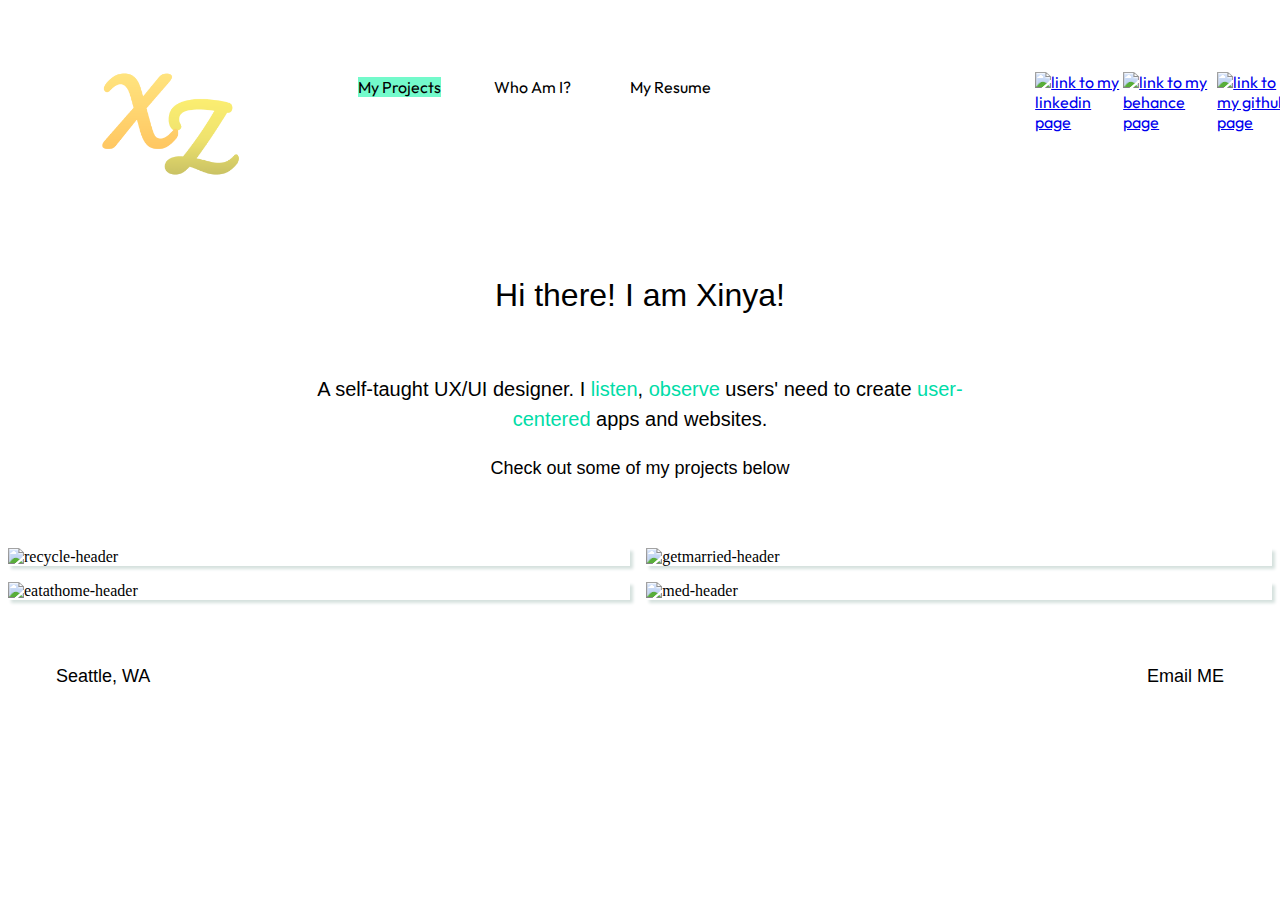
==== index.html @ 19b6a5dd "Dec16-first" ====
<!DOCTYPE html>
<html lang="en">
<head>
    <meta charset="UTF-8">
    <meta name="viewport" content="width=device-width, initial-scale=1.0">
    <meta http-equiv="X-UA-Compatible" content="ie=edge">
    <title>Welcome to Xinya Zhao's Portfolio</title>
    <link rel="stylesheet" href="css/homepage.css">
    <link href="https://fonts.googleapis.com/css2?family=Material+Icons"rel="stylesheet">

</head>
<body>
    <div class="nav-container" style="font-family: 'Outfit', sans-serif;">
        <header>
            <a href="index.html" class="logo">
                <img src="images/LOGO.png" alt="myname logo">
            </a>
            <nav class="categories">
                <ul>
                    <li>
                        <a href="index.html"><span style="background-color: #73facb;">My Projects</span></a>
                    </li>
                    <li>
                        <a href="about.html">Who Am I?</a>
                    </li>
                    <div class="dropdown">
                        <span><a href="index.html">My Resume</a></span>
                        <div class="dropdown-content">
                            <a href="https://docs.google.com/document/d/1zWahyIBO9JA_D4BKlgfIiZfJDkA0WR0FdhoaKKi-N2w/edit?usp=sharing"><p>View Online</p></a>
                            <a href="XinyaZhao-Resume.pdf" download><p>Download</p></a>
                        </div>
                    </div>
                </ul>
            </nav>
        </header>
        <div class="social-header">
            <ul>
                <li>
                    <a href="https://www.linkedin.com/in/xinyazhao31/">
                        <img src="images/linkedin_icon.png" alt="link to my linkedin page">
                    </a>
                </li>
                <li>
                    <a href="https://www.behance.net/xinyazhao">
                        <img src="images/behance_icon.png" alt="link to my behance page">
                    </a>
                </li>
                <li>
                    <a href="https://github.com/sabrina0331">
                        <img src="images/github_icon.png" alt="link to my github page">
                    </a>
                </li>
            </ul>
        </div>
    </div>
    <div class="main-context">
        <p>Hi there! I am Xinya! </p>
        <div id="intro">
            <p style="font-size: 20px;">A self-taught UX/UI designer. I <span style="color:#00DCA7;">listen</span>, <span style="color:#00DCA7;">observe</span> users' need to create <span style="color:#00DCA7;">user-centered</span> apps and websites.
            <p style="font-size: 18px; margin-top: -50px;">Check out some of my projects below</p></p>
        </div>
    </div>
    <div class="projects">
        <div class="header-detail">
            <img src="images/project-recycle/recycle-header.png" alt="recycle-header" class="image">
            <div class="overlay">
                <div class="text">
                    <p><h3>WasteFree</h3> an app that helps people to recycle better</p>
                    <a href="wastefree.html"> <button class="button"><h4>View Case Study</h4></button></a>
                </div>
            </div>
        </div>
        <div class="header-detail-getmarried">
        <img src="images/Weddingapp/getmarried-header.png" alt="getmarried-header" class="image">
            <div class="overlay-getmarried">
                <div class="text-getmarried">
                    <p><h3>Getmarried</h3> an app that helps people to buy traditional wedding dress online</p>
                    <a href="getmarried.html"><button class="button"><h4>View Case Study</h4></button></a>
                </div>
            </div>
        </div> 
        <div class="header-detail-eatathome">
            <img src="images/eatathome-header.png" alt="eatathome-header" class="image">
            <div class="overlay-eatathome">
                <div class="text-eatathome">
                    <p><h3>EatatHome</h3> an app that helps travellers to book authentic meals cooked by local people</p>
                    <a href="Eatathome.html"><button class="button"><h4>View Case Study</h4></button></a>
                </div>
            </div>
        </div>
        <div class="header-detail-medengagement">
            <img src="images/med-header.png" alt="med-header" class="image">
            <div class="overlay-medengagement">
                <div class="text-medengagement">
                    <h3>Coming Soon..</h3>
                </div>
            </div>
        </div>
    </div>
    <div class="footer">
        <div class="location">
            <p>Seattle, WA</p>
        </div>
        <div class="contact">
            <a href = "mailto: sabrina20520@gmail.com"><p>Email ME</p></a>
        </div>
    </div>
</body>
</html>
---- css/homepage.css ----
@import url('https://fonts.googleapis.com/css2?family=Outfit&display=swap');
html {
    scroll-behavior: smooth;
}
/* header */
.nav-container {
    display: grid;
    grid-template-columns: 60% auto; 
}

header {
    display: flex;
    padding: 2em;
}

header ul{
    display: flex;
    list-style-type: none;
    padding-inline-start: 50px;
}
header ul a {
    display: block;
    padding: 1.3em ;
    margin-left: 10px;
    text-decoration: none;
    color: black;
    inline-size: 84px;
}

.logo img{
    width: 80%;
    margin-left: 2rem;
}

.categories a:hover{
    background-color: #73facb;
}

.social-header {
    padding: 2em;
}
.social-header ul a {
    padding: 0 1em;
}
.social-header img {
    width: 20px;
}
.social-header ul {
    float: right;
    display: flex;
    list-style-type: none;
    margin-block-start: 2em;
    width: 50%;
}

/* main context */
.main-context p{
    font-family: Verdana, sans-serif;
    text-align: center;
    font-size: 2rem;
    margin-bottom: 3rem;
}
/* resume-dropdown */
.dropdown {
    position: relative;
    display: inline-block;
}
.dropdown-content {
    display: none;
    position: absolute;
    background-color: white;
    min-width: 120px;
    
}
.dropdown:hover .dropdown-content {
    display: block;
}
.button {
    font-family: Verdana, sans-serif;
    text-align: center;
    background-color: #e7e7e7;
    border: none; 
    cursor: pointer;
}
/* main-content-context */

#intro p{
    font-size: 1rem;
    padding: 0.6em;
    margin-left: auto;
    margin-right: auto;
    width: 35em;
    font-family: Verdana, sans-serif;
    line-height: 1.5;
}

/* projects */
.projects {
    width: 100%;
    display: grid;
    grid-template-columns: auto auto;
    grid-column-gap: 1rem;
    margin-left: auto;
    margin-right: auto;
    margin-top: -60px;
}
.header-detail {
    position: relative;
    width: 100%;
}
.image {
    display: block;
    width: 100%;
    height: auto;
    box-shadow:  3px 3px 3px rgb(214, 225, 222);
}
.overlay {
    position: absolute;
    top: 0;
    bottom: 0;
    left:0;
    right: 0;
    height:100%;
    width: 100%;
    opacity: 0;
    transition:  .1s ease-in-out;
    background-color: #6CC494;
}
.header-detail:hover .overlay {
    opacity: 1;
    cursor: pointer;
}
.text {
    font-family:'Gill Sans', 'Gill Sans MT', Calibri, 'Trebuchet MS', sans-serif;
    font-size: 20px;
    position: absolute;
    top: 30%;
    bottom: 40%;
    left:0;
    right: 0;
    text-align: center;
}
.text a {
    text-decoration: none;
    color: #2B2F29;
}
.header-detail-getmarried {
    position: relative;
    width: 100%;
}
.overlay-getmarried {
    position: absolute;
    top: 0;
    bottom: 0;
    left:0;
    right: 0;
    height:100%;
    width: 100%;
    opacity: 0;
    transition:  .1s ease-in-out;
    background-color: #C29FF2;
}
.header-detail-getmarried:hover .overlay-getmarried {
    opacity: 1;
    cursor: pointer;
    
}
.text-getmarried {
    width: 80%;
    font-family:'Gill Sans', 'Gill Sans MT', Calibri, 'Trebuchet MS', sans-serif;
    font-size: 20px;
    position: absolute;
    top: 25%;
    bottom: 40%;
    left:0;
    right: 0;
    text-align: center;
    margin-left: auto;
    margin-right: auto;
    
}
.text-getmarried a{
    width: 80%;
    word-wrap: break-word;
    text-align: center;
    margin-left: auto;
    margin-right: auto;
    text-decoration: none;
    color: #2B2F29;
}
.header-detail-eatathome {
    position: relative;
    width: 100%;
    margin-top: 1rem;

}
.overlay-eatathome {
    position: absolute;
    top: 0;
    bottom: 0;
    left:0;
    right: 0;
    height:100%;
    width: 100%;
    opacity: 0;
    transition:  .1s ease-in-out;
    background-color: #A8B2C6;
}
.header-detail-eatathome:hover .overlay-eatathome {
    opacity: 1;
    cursor: pointer;
}
.text-eatathome {
    width: 80%;
    font-family:'Gill Sans', 'Gill Sans MT', Calibri, 'Trebuchet MS', sans-serif;
    font-size: 20px;
    position: absolute;
    top: 28%;
    bottom: 40%;
    left:0;
    right: 0;
    text-align: center;
    margin-left: auto;
    margin-right: auto;
}
.text-eatathome p{
    width: 70%;
    word-wrap: break-word;
    text-align: center;
}
.text-eatathome a {
    width: 80%;
    word-wrap: break-word;
    text-align: center;
    margin-left: auto;
    margin-right: auto;
    text-decoration: none;
    color: #2B2F29;
}
.header-detail-medengagement {
    position: relative;
    width: 100%;
    margin-top: 1rem;
 
}
.overlay-medengagement {
    position: absolute;
    top: 0;
    bottom: 0;
    left:0;
    right: 0;
    height:100%;
    width: 100%;
    opacity: 0;
    transition:  .1s ease-in-out;
    background-color: #8CDDE1;
}
.header-detail-medengagement:hover .overlay-medengagement {
    opacity: 1;
    cursor: pointer;
}
.text-medengagement {
    font-family:'Gill Sans', 'Gill Sans MT', Calibri, 'Trebuchet MS', sans-serif;
    color: #2B2F29;
    font-size: 20px;
    position: absolute;
    top: 40%;
    bottom: 40%;
    left:0;
    right: 0;
    text-align: center;
    margin-left: auto;
    margin-right: auto;
}
.text-medengagement p{
    width: 70%;
    word-wrap: break-word;
    text-align: center;
    margin-left: auto;
    margin-right: auto;
}


/* footer */
.footer {
    display: flex;
    grid-template-columns: 80% auto;
    justify-content: space-between;
    padding: 3em;
}
.footer p {
    color: black;
    font-size: 18px;
    font-family: Verdana, sans-serif;
}
.contact a {
    text-decoration: none;
}
.contact p:hover {
    background-color: #73facb;
}
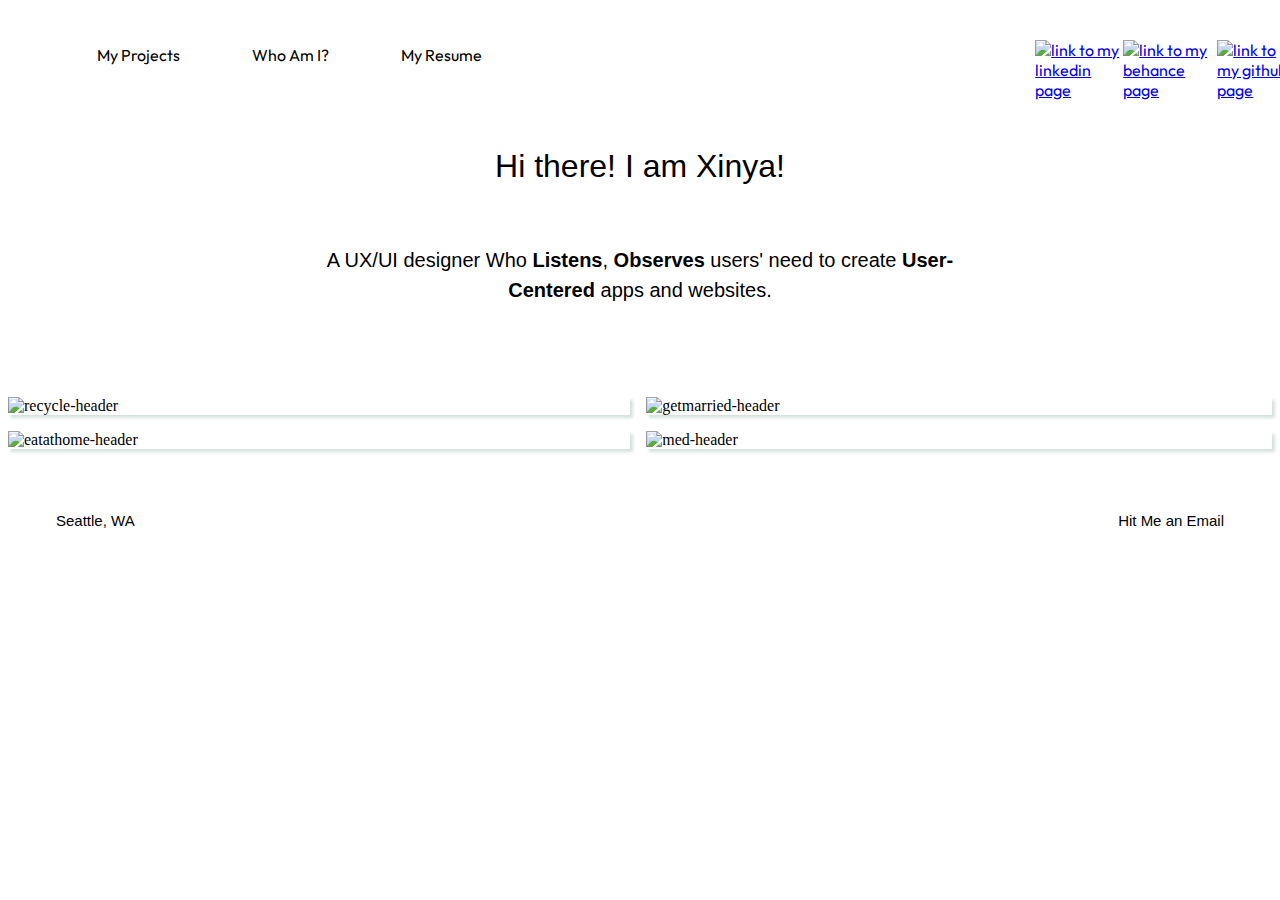
==== commit 579007ce: "Dec17-second" ====
--- a/index.html
+++ b/index.html
@@ -12,19 +12,19 @@
 <body>
     <div class="nav-container" style="font-family: 'Outfit', sans-serif;">
         <header>
-            <a href="index.html" class="logo">
+            <!-- <a href="index.html" class="logo">
                 <img src="images/LOGO.png" alt="myname logo">
-            </a>
+            </a> -->
             <nav class="categories">
                 <ul>
                     <li>
-                        <a href="index.html"><span style="background-color: #73facb;">My Projects</span></a>
+                        <a href="index.html">My Projects</a>
                     </li>
                     <li>
-                        <a href="about.html">Who Am I?</a>
+                        <a href="about.html" >Who Am I?</a>
                     </li>
                     <div class="dropdown">
-                        <span><a href="index.html">My Resume</a></span>
+                        <span><a action="disabled">My Resume</a></span>
                         <div class="dropdown-content">
                             <a href="https://docs.google.com/document/d/1zWahyIBO9JA_D4BKlgfIiZfJDkA0WR0FdhoaKKi-N2w/edit?usp=sharing"><p>View Online</p></a>
                             <a href="XinyaZhao-Resume.pdf" download><p>Download</p></a>
@@ -56,8 +56,8 @@
     <div class="main-context">
         <p>Hi there! I am Xinya! </p>
         <div id="intro">
-            <p style="font-size: 20px;">A self-taught UX/UI designer. I <span style="color:#00DCA7;">listen</span>, <span style="color:#00DCA7;">observe</span> users' need to create <span style="color:#00DCA7;">user-centered</span> apps and websites.
-            <p style="font-size: 18px; margin-top: -50px;">Check out some of my projects below</p></p>
+            <p style="font-size: 20px;">A UX/UI designer Who <span style="font-weight:900;">Listens</span>, <span style="font-weight:900;">Observes</span> users' need to create <span style="font-weight:900;">User-Centered</span> apps and websites.
+
         </div>
     </div>
     <div class="projects">
@@ -65,7 +65,8 @@
             <img src="images/project-recycle/recycle-header.png" alt="recycle-header" class="image">
             <div class="overlay">
                 <div class="text">
-                    <p><h3>WasteFree</h3> an app that helps people to recycle better</p>
+                    <p><h3>WasteFree</h3> An app that helps people to recycle better</p>
+                    <p style='font-size: 15px; font-weight: bold;'>*Conceptual Project</p>
                     <a href="wastefree.html"> <button class="button"><h4>View Case Study</h4></button></a>
                 </div>
             </div>
@@ -74,7 +75,8 @@
         <img src="images/Weddingapp/getmarried-header.png" alt="getmarried-header" class="image">
             <div class="overlay-getmarried">
                 <div class="text-getmarried">
-                    <p><h3>Getmarried</h3> an app that helps people to buy traditional wedding dress online</p>
+                    <p><h3>Getmarried</h3> An app that helps people to buy traditional wedding dress online</p>
+                    <p style="font-size: 15px; font-weight: bold;">*Conceptual Project</p>
                     <a href="getmarried.html"><button class="button"><h4>View Case Study</h4></button></a>
                 </div>
             </div>
@@ -83,7 +85,8 @@
             <img src="images/eatathome-header.png" alt="eatathome-header" class="image">
             <div class="overlay-eatathome">
                 <div class="text-eatathome">
-                    <p><h3>EatatHome</h3> an app that helps travellers to book authentic meals cooked by local people</p>
+                    <p><h3>EatatHome</h3> An app that helps travellers to book authentic meals cooked by local people</p>
+                    <p style="font-size: 15px; font-weight: bold;">*Conceptual Project</p>
                     <a href="Eatathome.html"><button class="button"><h4>View Case Study</h4></button></a>
                 </div>
             </div>
@@ -102,7 +105,7 @@
             <p>Seattle, WA</p>
         </div>
         <div class="contact">
-            <a href = "mailto: sabrina20520@gmail.com"><p>Email ME</p></a>
+            <a href = "mailto: sabrina20520@gmail.com"><p>Hit Me an Email</p></a>
         </div>
     </div>
 </body>
--- a/css/homepage.css
+++ b/css/homepage.css
@@ -7,10 +7,14 @@
     display: grid;
     grid-template-columns: 60% auto; 
 }
-
+/* header p{
+    font-family: 'Gill Sans', 'Gill Sans MT', Calibri, 'Trebuchet MS', sans-serif;
+    font-size: 40px;
+} */
 header {
     display: flex;
-    padding: 2em;
+    /* padding: 1em; */
+ 
 }
 
 header ul{
@@ -28,17 +32,24 @@
 }
 
 .logo img{
-    width: 80%;
+    width: 50%;
     margin-left: 2rem;
 }
-
+.categories a {
+    text-align:center;
+    width: 100px;
+    height: 20px;
+}
 .categories a:hover{
     background-color: #73facb;
-}
-
-.social-header {
-    padding: 2em;
-}
+    width: 100px;
+    height: 20px;
+    text-align: center;
+}
+
+ /* .social-header {
+ padding: 2em;
+}  */
 .social-header ul a {
     padding: 0 1em;
 }
@@ -54,27 +65,39 @@
 }
 
 /* main context */
+.main-context {
+    margin-top: 3rem auto;
+    text-align: center;
+}
 .main-context p{
     font-family: Verdana, sans-serif;
-    text-align: center;
     font-size: 2rem;
     margin-bottom: 3rem;
 }
 /* resume-dropdown */
 .dropdown {
-    position: relative;
-    display: inline-block;
+    /* position: relative; */
+    display: block;
 }
 .dropdown-content {
     display: none;
     position: absolute;
     background-color: white;
-    min-width: 120px;
-    
+    text-align: center;
+}
+.dropdown-content p a{
+    width: 100px;
+    height: 30px;
+    text-align: center;
 }
 .dropdown:hover .dropdown-content {
     display: block;
-}
+    position: absolute;
+    width: 100px;
+    height: 30px;
+    text-align: center;
+}
+
 .button {
     font-family: Verdana, sans-serif;
     text-align: center;
@@ -92,6 +115,7 @@
     width: 35em;
     font-family: Verdana, sans-serif;
     line-height: 1.5;
+    margin-bottom: 5rem;
 }
 
 /* projects */
@@ -102,7 +126,7 @@
     grid-column-gap: 1rem;
     margin-left: auto;
     margin-right: auto;
-    margin-top: -60px;
+    margin-top: 5rem;
 }
 .header-detail {
     position: relative;
@@ -124,17 +148,18 @@
     width: 100%;
     opacity: 0;
     transition:  .1s ease-in-out;
-    background-color: #6CC494;
+    background-color: rgb(203, 232, 182);
 }
 .header-detail:hover .overlay {
     opacity: 1;
     cursor: pointer;
 }
 .text {
-    font-family:'Gill Sans', 'Gill Sans MT', Calibri, 'Trebuchet MS', sans-serif;
+    /* font-family:'Gill Sans', 'Gill Sans MT', Calibri, 'Trebuchet MS', sans-serif; */
+    font-family: 'Roboto', sans-serif;
     font-size: 20px;
     position: absolute;
-    top: 30%;
+    top: 25%;
     bottom: 40%;
     left:0;
     right: 0;
@@ -143,6 +168,9 @@
 .text a {
     text-decoration: none;
     color: #2B2F29;
+}
+.text button:hover {
+    background-color: #73facb;
 }
 .header-detail-getmarried {
     position: relative;
@@ -158,8 +186,9 @@
     width: 100%;
     opacity: 0;
     transition:  .1s ease-in-out;
-    background-color: #C29FF2;
-}
+    background-color: rgb(221, 197, 255);
+}
+
 .header-detail-getmarried:hover .overlay-getmarried {
     opacity: 1;
     cursor: pointer;
@@ -167,18 +196,21 @@
 }
 .text-getmarried {
     width: 80%;
-    font-family:'Gill Sans', 'Gill Sans MT', Calibri, 'Trebuchet MS', sans-serif;
+    font-family: 'Roboto', sans-serif;
     font-size: 20px;
     position: absolute;
-    top: 25%;
+    top: 20%;
     bottom: 40%;
     left:0;
     right: 0;
     text-align: center;
     margin-left: auto;
     margin-right: auto;
-    
-}
+}
+.text-getmarried button:hover {
+    background-color: #73facb;
+}
+
 .text-getmarried a{
     width: 80%;
     word-wrap: break-word;
@@ -203,19 +235,21 @@
     height:100%;
     width: 100%;
     opacity: 0;
+    text-align: center;
     transition:  .1s ease-in-out;
     background-color: #A8B2C6;
 }
 .header-detail-eatathome:hover .overlay-eatathome {
     opacity: 1;
     cursor: pointer;
+    
 }
 .text-eatathome {
     width: 80%;
-    font-family:'Gill Sans', 'Gill Sans MT', Calibri, 'Trebuchet MS', sans-serif;
+    font-family: 'Roboto', sans-serif;
     font-size: 20px;
     position: absolute;
-    top: 28%;
+    top: 20%;
     bottom: 40%;
     left:0;
     right: 0;
@@ -223,14 +257,14 @@
     margin-left: auto;
     margin-right: auto;
 }
-.text-eatathome p{
-    width: 70%;
-    word-wrap: break-word;
-    text-align: center;
-}
+.text-eatathome button:hover {
+    background-color: #73facb;
+}
+
+
 .text-eatathome a {
     width: 80%;
-    word-wrap: break-word;
+    /* word-wrap: break-word; */
     text-align: center;
     margin-left: auto;
     margin-right: auto;
@@ -260,7 +294,7 @@
     cursor: pointer;
 }
 .text-medengagement {
-    font-family:'Gill Sans', 'Gill Sans MT', Calibri, 'Trebuchet MS', sans-serif;
+    font-family: 'Roboto', sans-serif;
     color: #2B2F29;
     font-size: 20px;
     position: absolute;
@@ -290,7 +324,7 @@
 }
 .footer p {
     color: black;
-    font-size: 18px;
+    font-size: 15px;
     font-family: Verdana, sans-serif;
 }
 .contact a {
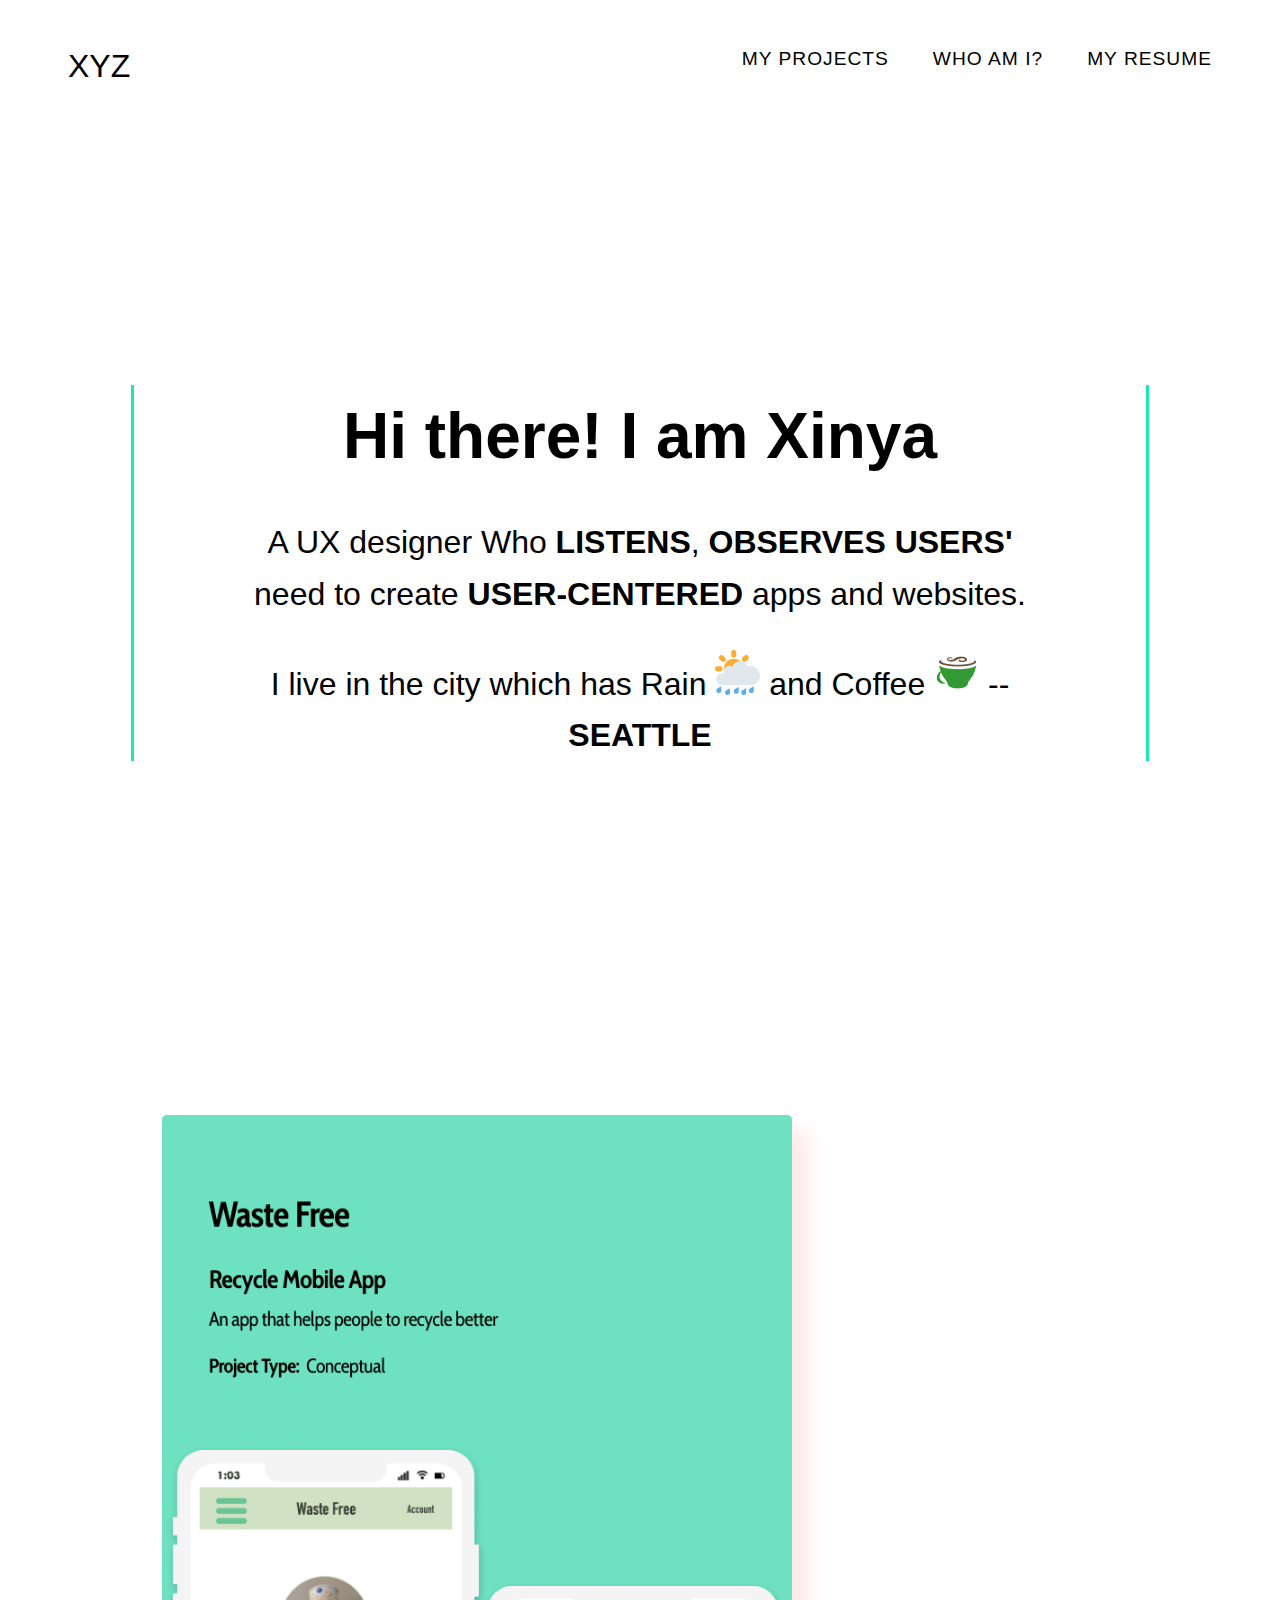
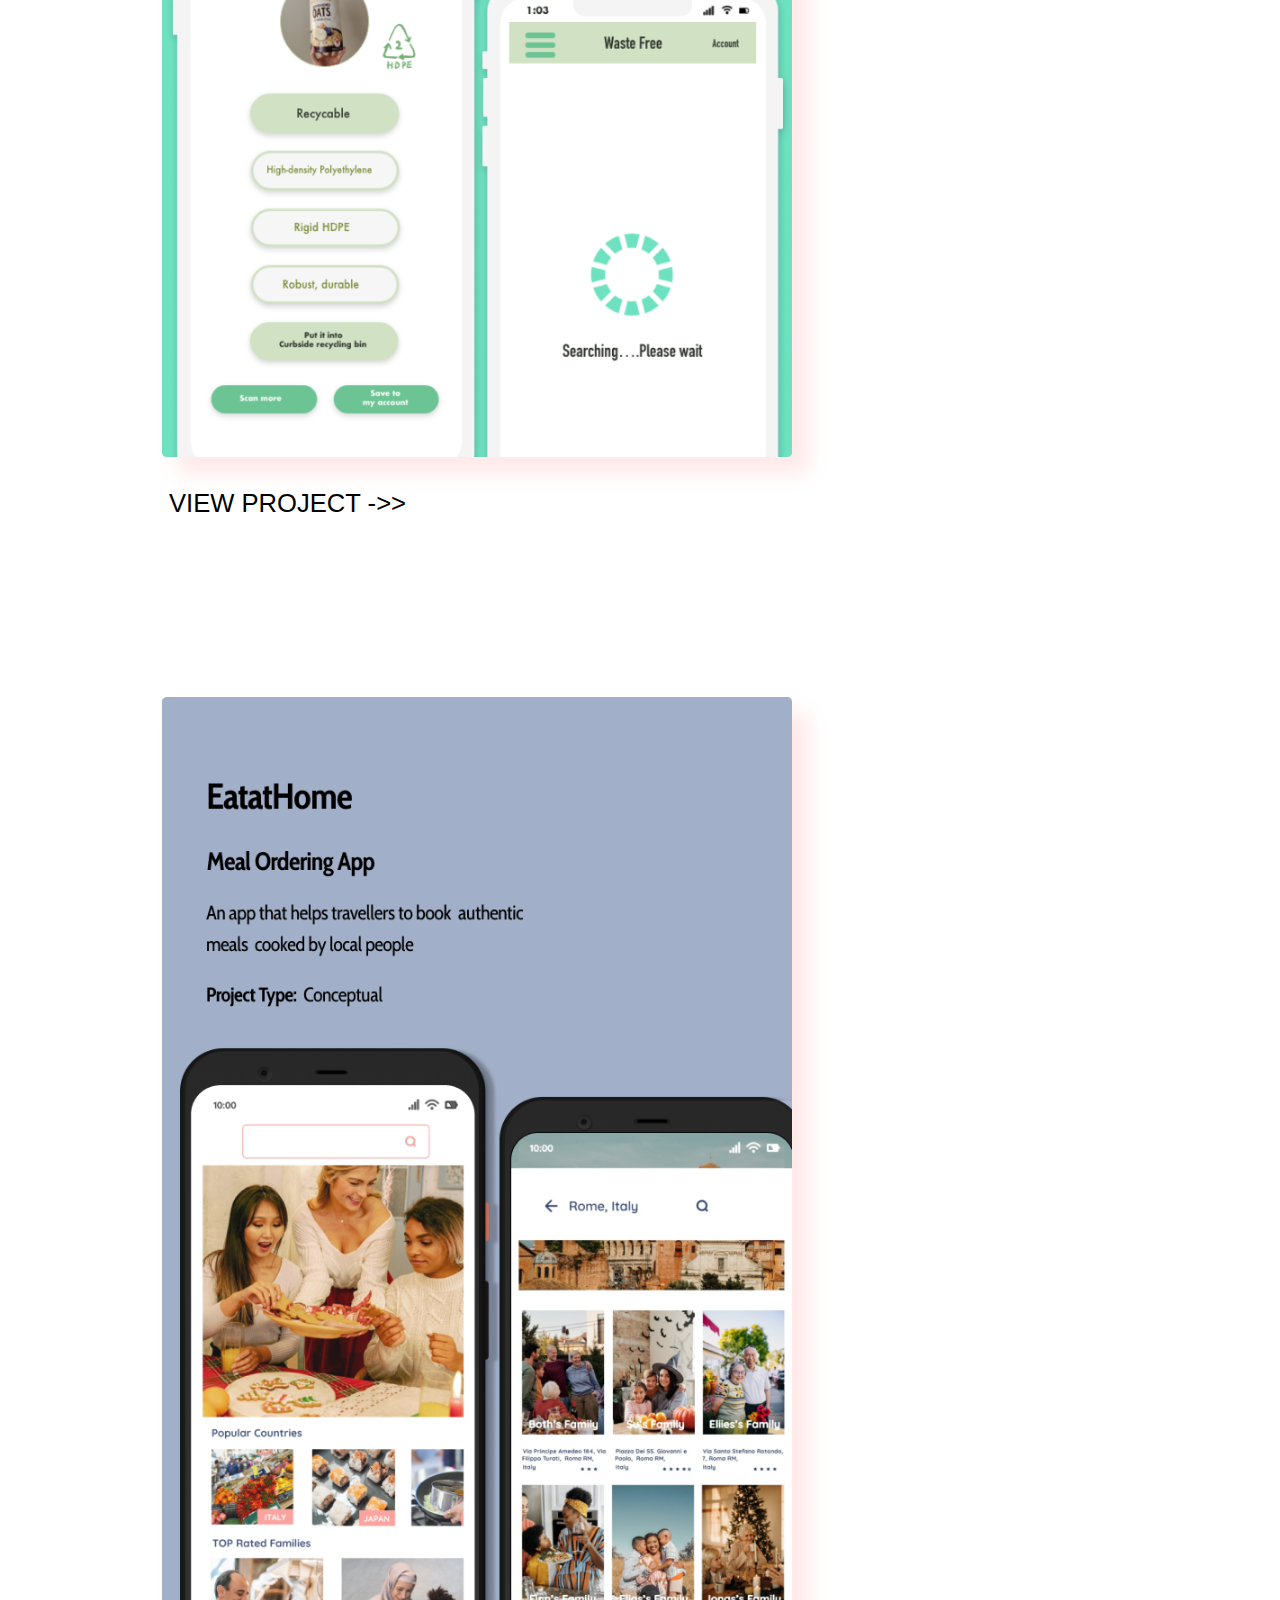
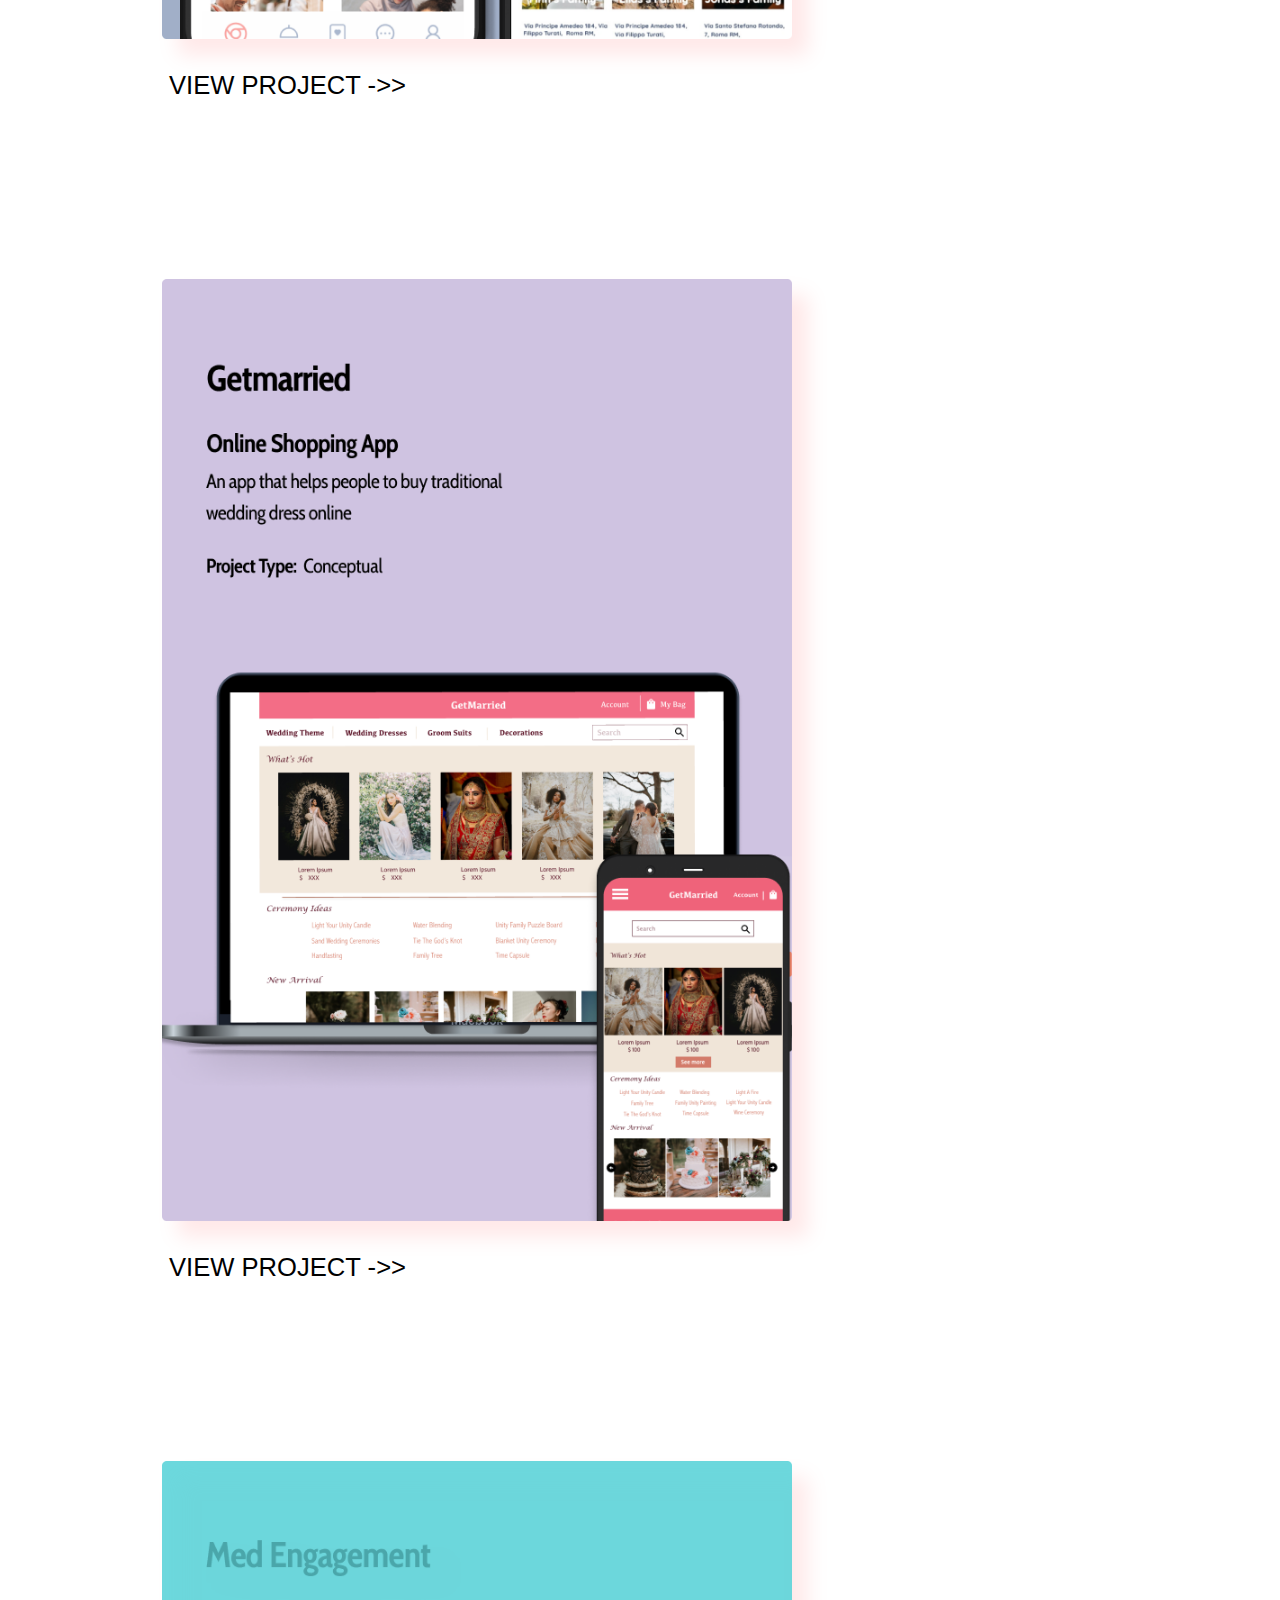
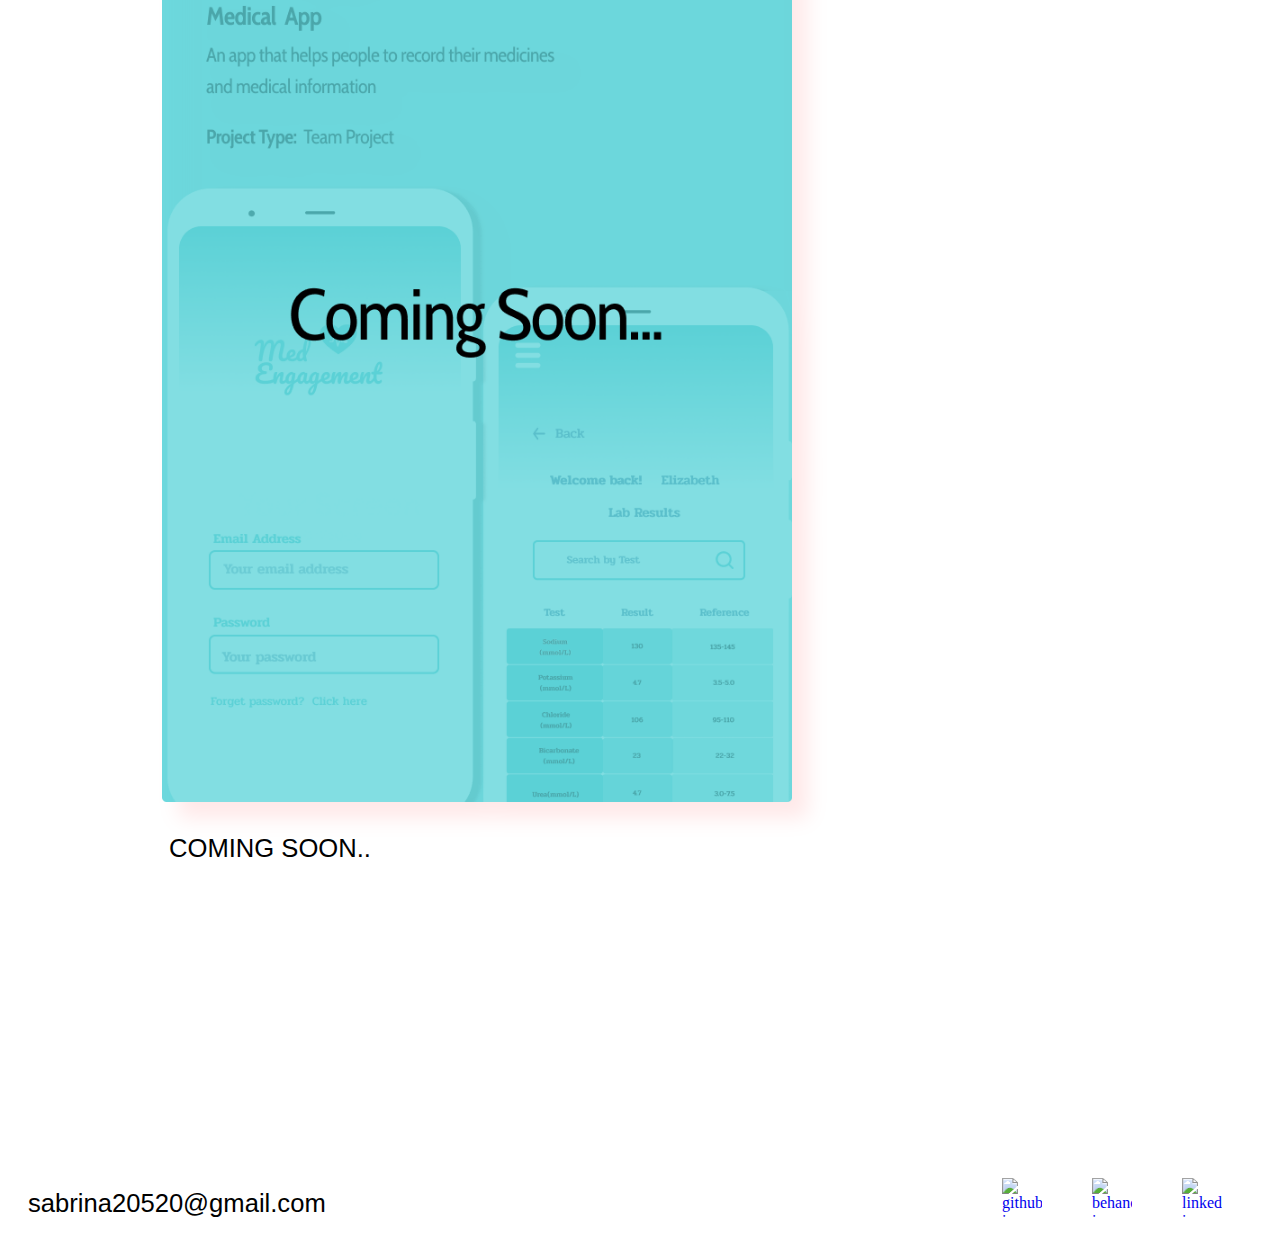
==== commit 480292d1: "Jan13First" ====
--- a/index.html
+++ b/index.html
@@ -4,109 +4,72 @@
     <meta charset="UTF-8">
     <meta name="viewport" content="width=device-width, initial-scale=1.0">
     <meta http-equiv="X-UA-Compatible" content="ie=edge">
-    <title>Welcome to Xinya Zhao's Portfolio</title>
     <link rel="stylesheet" href="css/homepage.css">
-    <link href="https://fonts.googleapis.com/css2?family=Material+Icons"rel="stylesheet">
-
+    <title>Homepage</title>
 </head>
 <body>
-    <div class="nav-container" style="font-family: 'Outfit', sans-serif;">
-        <header>
-            <!-- <a href="index.html" class="logo">
-                <img src="images/LOGO.png" alt="myname logo">
-            </a> -->
-            <nav class="categories">
-                <ul>
-                    <li>
-                        <a href="index.html">My Projects</a>
-                    </li>
-                    <li>
-                        <a href="about.html" >Who Am I?</a>
-                    </li>
-                    <div class="dropdown">
-                        <span><a action="disabled">My Resume</a></span>
-                        <div class="dropdown-content">
-                            <a href="https://docs.google.com/document/d/1zWahyIBO9JA_D4BKlgfIiZfJDkA0WR0FdhoaKKi-N2w/edit?usp=sharing"><p>View Online</p></a>
-                            <a href="XinyaZhao-Resume.pdf" download><p>Download</p></a>
-                        </div>
-                    </div>
-                </ul>
-            </nav>
-        </header>
-        <div class="social-header">
-            <ul>
-                <li>
-                    <a href="https://www.linkedin.com/in/xinyazhao31/">
-                        <img src="images/linkedin_icon.png" alt="link to my linkedin page">
-                    </a>
-                </li>
-                <li>
-                    <a href="https://www.behance.net/xinyazhao">
-                        <img src="images/behance_icon.png" alt="link to my behance page">
-                    </a>
-                </li>
-                <li>
-                    <a href="https://github.com/sabrina0331">
-                        <img src="images/github_icon.png" alt="link to my github page">
-                    </a>
-                </li>
-            </ul>
+    <div class="header">
+        <div class="logo">
+            <a href="practice.html">XYZ</a>
+        </div>
+        <div class="main-header">
+            <a href="practice.html">My Projects</a>
+            <a href="about.html">Who Am I?</a>
+            <a href="https://docs.google.com/document/d/1zWahyIBO9JA_D4BKlgfIiZfJDkA0WR0FdhoaKKi-N2w/edit?usp=sharing">My Resume</a>
         </div>
     </div>
-    <div class="main-context">
-        <p>Hi there! I am Xinya! </p>
-        <div id="intro">
-            <p style="font-size: 20px;">A UX/UI designer Who <span style="font-weight:900;">Listens</span>, <span style="font-weight:900;">Observes</span> users' need to create <span style="font-weight:900;">User-Centered</span> apps and websites.
-
-        </div>
+    <!-- <div class="nav">
+        <svg width="172" height="15" viewBox="0 0 172 24" fill="none" xmlns="http://www.w3.org/2000/svg">
+            <rect width="172" height="24" rx="10" fill="#1CE9B8"/>
+        </svg>
+        <svg width="242" height="15" viewBox="0 0 242 24" fill="none" xmlns="http://www.w3.org/2000/svg">
+            <rect width="242" height="24" rx="10" fill="#1CE9B8"/>
+        </svg>
+        <svg width="318" height="15" viewBox="0 0 318 24" fill="none" xmlns="http://www.w3.org/2000/svg">
+            <rect width="318" height="24" rx="10" fill="#1CE9B8"/>
+        </svg>
+        <svg width="172" height="15" viewBox="0 0 172 24" fill="none" xmlns="http://www.w3.org/2000/svg">
+            <rect width="172" height="24" rx="10" fill="#1CE9B8"/>
+        </svg>
+        <svg width="242" height="15" viewBox="0 0 242 24" fill="none" xmlns="http://www.w3.org/2000/svg">
+            <rect width="242" height="24" rx="10" fill="#1CE9B8"/>
+        </svg>
+        <svg width="318" height="15" viewBox="0 0 318 24" fill="none" xmlns="http://www.w3.org/2000/svg">
+            <rect width="318" height="24" rx="10" fill="#1CE9B8"/>
+        </svg>
+    </div> -->
+    <div class="intro">
+        <h1>Hi there! I am Xinya</h1>
+        <p>A UX designer Who <span>LISTENS</span>, <span>OBSERVES</span> <span>USERS'</span> need to create <span>USER-CENTERED</span> apps and websites.</p>
+        <p style="text-align: center;">I live in the city which has Rain <img src="images/rain.png" alt="rain"> and Coffee <img src="images/coffee.png" alt="coffee">  -- <span style="font-weight: 900;">SEATTLE</span></p>
     </div>
     <div class="projects">
-        <div class="header-detail">
-            <img src="images/project-recycle/recycle-header.png" alt="recycle-header" class="image">
-            <div class="overlay">
-                <div class="text">
-                    <p><h3>WasteFree</h3> An app that helps people to recycle better</p>
-                    <p style='font-size: 15px; font-weight: bold;'>*Conceptual Project</p>
-                    <a href="wastefree.html"> <button class="button"><h4>View Case Study</h4></button></a>
-                </div>
-            </div>
+        <div class="project">
+            <a href="wastefree.html"><img src="images/project1.png" alt="project1-sample"></a>
+            <a href="wastefree.html"><p>VIEW PROJECT ->></p></a>
         </div>
-        <div class="header-detail-getmarried">
-        <img src="images/Weddingapp/getmarried-header.png" alt="getmarried-header" class="image">
-            <div class="overlay-getmarried">
-                <div class="text-getmarried">
-                    <p><h3>Getmarried</h3> An app that helps people to buy traditional wedding dress online</p>
-                    <p style="font-size: 15px; font-weight: bold;">*Conceptual Project</p>
-                    <a href="getmarried.html"><button class="button"><h4>View Case Study</h4></button></a>
-                </div>
-            </div>
-        </div> 
-        <div class="header-detail-eatathome">
-            <img src="images/eatathome-header.png" alt="eatathome-header" class="image">
-            <div class="overlay-eatathome">
-                <div class="text-eatathome">
-                    <p><h3>EatatHome</h3> An app that helps travellers to book authentic meals cooked by local people</p>
-                    <p style="font-size: 15px; font-weight: bold;">*Conceptual Project</p>
-                    <a href="Eatathome.html"><button class="button"><h4>View Case Study</h4></button></a>
-                </div>
-            </div>
+        <div class="project">
+            <a href="Eatathome.html"><img src="images/project2.png" alt="project2-sample"></a>
+            <a href="Eatathome.html"><p>VIEW PROJECT ->></p></a>
         </div>
-        <div class="header-detail-medengagement">
-            <img src="images/med-header.png" alt="med-header" class="image">
-            <div class="overlay-medengagement">
-                <div class="text-medengagement">
-                    <h3>Coming Soon..</h3>
-                </div>
-            </div>
+        <div class="project">
+            <a href="getmarried.html"><img src="images/project3.png" alt="project3-sample"></a>
+            <a href="getmarried.html"><p>VIEW PROJECT ->></p></a>
+        </div>
+        <div class="project">
+            <img src="images/project4.png" alt="project4-sample">
+            <p style="pointer-events: none; ">COMING SOON..</p>
         </div>
     </div>
     <div class="footer">
-        <div class="location">
-            <p>Seattle, WA</p>
+        <div class="gmail">
+            <p>sabrina20520@gmail.com</p>
         </div>
-        <div class="contact">
-            <a href = "mailto: sabrina20520@gmail.com"><p>Hit Me an Email</p></a>
+        <div class="social-header">
+            <a href="https://www.linkedin.com/in/xinyazhao31/"><img src="images/linkedin_icon.png" alt="linkedin-icon"></a>
+            <a href="https://www.behance.net/xinyazhao"><img src="images/behance_icon.png" alt="behance-icon"></a>
+            <a href="https://github.com/sabrina0331"><img src="images/github_icon.png" alt="github-icon"></a>
         </div>
-    </div>
+   </div>
 </body>
 </html>--- a/css/homepage.css
+++ b/css/homepage.css
@@ -1,336 +1,128 @@
-@import url('https://fonts.googleapis.com/css2?family=Outfit&display=swap');
-html {
-    scroll-behavior: smooth;
+.header { 
+    display: flex;
+    padding-top: 40px;
+    padding-left: 60px;
+    padding-right: 60px;
+    justify-content: space-between;
 }
-/* header */
-.nav-container {
-    display: grid;
-    grid-template-columns: 60% auto; 
+.logo {
+    position: relative;
+    float: left;
 }
-/* header p{
-    font-family: 'Gill Sans', 'Gill Sans MT', Calibri, 'Trebuchet MS', sans-serif;
-    font-size: 40px;
+.logo a{
+    text-decoration: none;
+    color: black;
+    font-size: 2rem;
+    font-family: Lato, sans-serif;
+}
+.main-header {
+    position: relative;
+    float: right;
+}
+.main-header a {
+    margin-left: 40px;
+    text-decoration: none;
+    color: black;
+    font-size: 1.2rem;
+    font-family: Lato, sans-serif;
+    letter-spacing: 1px;
+    text-transform: uppercase;
+}
+.main-header a:hover{
+    text-decoration: underline  10px #1CE9B8;
+}
+/* .nav {
+   display: 
 } */
-header {
-    display: flex;
-    /* padding: 1em; */
- 
+@media screen and (max-width: 1200px){
+    .main-header{
+        display: none;
+    }
 }
 
-header ul{
-    display: flex;
-    list-style-type: none;
-    padding-inline-start: 50px;
-}
-header ul a {
-    display: block;
-    padding: 1.3em ;
-    margin-left: 10px;
-    text-decoration: none;
-    color: black;
-    inline-size: 84px;
-}
-
-.logo img{
-    width: 50%;
-    margin-left: 2rem;
-}
-.categories a {
-    text-align:center;
-    width: 100px;
-    height: 20px;
-}
-.categories a:hover{
-    background-color: #73facb;
-    width: 100px;
-    height: 20px;
+.intro {
     text-align: center;
-}
-
- /* .social-header {
- padding: 2em;
-}  */
-.social-header ul a {
-    padding: 0 1em;
-}
-.social-header img {
-    width: 20px;
-}
-.social-header ul {
-    float: right;
-    display: flex;
-    list-style-type: none;
-    margin-block-start: 2em;
-    width: 50%;
-}
-
-/* main context */
-.main-context {
-    margin-top: 3rem auto;
-    text-align: center;
-}
-.main-context p{
-    font-family: Verdana, sans-serif;
-    font-size: 2rem;
-    margin-bottom: 3rem;
-}
-/* resume-dropdown */
-.dropdown {
-    /* position: relative; */
-    display: block;
-}
-.dropdown-content {
-    display: none;
-    position: absolute;
-    background-color: white;
-    text-align: center;
-}
-.dropdown-content p a{
-    width: 100px;
-    height: 30px;
-    text-align: center;
-}
-.dropdown:hover .dropdown-content {
-    display: block;
-    position: absolute;
-    width: 100px;
-    height: 30px;
-    text-align: center;
-}
-
-.button {
-    font-family: Verdana, sans-serif;
-    text-align: center;
-    background-color: #e7e7e7;
-    border: none; 
-    cursor: pointer;
-}
-/* main-content-context */
-
-#intro p{
-    font-size: 1rem;
-    padding: 0.6em;
-    margin-left: auto;
-    margin-right: auto;
-    width: 35em;
-    font-family: Verdana, sans-serif;
-    line-height: 1.5;
-    margin-bottom: 5rem;
-}
-
-/* projects */
-.projects {
-    width: 100%;
-    display: grid;
-    grid-template-columns: auto auto;
-    grid-column-gap: 1rem;
-    margin-left: auto;
-    margin-right: auto;
-    margin-top: 5rem;
-}
-.header-detail {
-    position: relative;
-    width: 100%;
-}
-.image {
-    display: block;
-    width: 100%;
-    height: auto;
-    box-shadow:  3px 3px 3px rgb(214, 225, 222);
-}
-.overlay {
-    position: absolute;
-    top: 0;
-    bottom: 0;
-    left:0;
-    right: 0;
-    height:100%;
-    width: 100%;
-    opacity: 0;
-    transition:  .1s ease-in-out;
-    background-color: rgb(203, 232, 182);
-}
-.header-detail:hover .overlay {
-    opacity: 1;
-    cursor: pointer;
-}
-.text {
-    /* font-family:'Gill Sans', 'Gill Sans MT', Calibri, 'Trebuchet MS', sans-serif; */
-    font-family: 'Roboto', sans-serif;
-    font-size: 20px;
-    position: absolute;
-    top: 25%;
-    bottom: 40%;
-    left:0;
-    right: 0;
-    text-align: center;
-}
-.text a {
-    text-decoration: none;
-    color: #2B2F29;
-}
-.text button:hover {
-    background-color: #73facb;
-}
-.header-detail-getmarried {
-    position: relative;
-    width: 100%;
-}
-.overlay-getmarried {
-    position: absolute;
-    top: 0;
-    bottom: 0;
-    left:0;
-    right: 0;
-    height:100%;
-    width: 100%;
-    opacity: 0;
-    transition:  .1s ease-in-out;
-    background-color: rgb(221, 197, 255);
-}
-
-.header-detail-getmarried:hover .overlay-getmarried {
-    opacity: 1;
-    cursor: pointer;
-    
-}
-.text-getmarried {
+    margin-top: 300px;
+    font-family: Lato, sans-serif;
+    border-left: 3px solid #1CE9B8;
+    border-right: 3px solid #1CE9B8;
     width: 80%;
-    font-family: 'Roboto', sans-serif;
-    font-size: 20px;
-    position: absolute;
-    top: 20%;
-    bottom: 40%;
-    left:0;
-    right: 0;
-    text-align: center;
     margin-left: auto;
     margin-right: auto;
 }
-.text-getmarried button:hover {
-    background-color: #73facb;
+.intro h1{
+    width: 60%;
+    margin: auto;
+    line-height: 1.6;
+    margin-top: 40px;
+    font-size: 4rem;
+    font-family: Lato, sans-serif;
+}
+.intro p{
+    width: 80%;
+    margin: auto;
+    font-size: 2rem;
+    font-family: Lato, sans-serif;
+    line-height: 1.6;
+    margin-top: 30px;
+}
+.intro span{
+    font-weight: 900;
+}
+.projects{
+    width: 100%;
+    display: block;
+    /* border: 1px solid red; */
+    margin-top: 200px;
+}
+.project {
+    display: inline-block;
+}
+/* .project:nth-of-type(3){
+    flex: 2 200px;
+} */
+.project a{
+    text-decoration: none;
+    color: black;
+}
+.project img{
+    display: inline-block;
+    padding: 22%;
+    width: 90%;
+    padding-left: auto;
+    padding-right: auto;
+    filter:drop-shadow(16px 16px 10px rgb(255, 232, 232));
+}
+.project p{
+    font-family: Lato, sans-serif;
+    font-size: 1.6rem;
+    margin-left: 23%;
+    margin-top: -18%;
+    width: 90%;
+    padding-left: auto;
+    padding-right: auto;
+}
+.project p:hover {
+    color: white;
+    background-color: black;
+    cursor: pointer;
+    width: 40%;
 }
 
-.text-getmarried a{
-    width: 80%;
-    word-wrap: break-word;
-    text-align: center;
-    margin-left: auto;
-    margin-right: auto;
-    text-decoration: none;
-    color: #2B2F29;
+.footer {
+    margin-top: 300px;
 }
-.header-detail-eatathome {
-    position: relative;
-    width: 100%;
-    margin-top: 1rem;
-
+.footer img{
+    float: right;
+    width: 40px;
+    height: 40px;
+    margin-right: 50px;
+    margin-bottom: 40px;
 }
-.overlay-eatathome {
-    position: absolute;
-    top: 0;
-    bottom: 0;
-    left:0;
-    right: 0;
-    height:100%;
-    width: 100%;
-    opacity: 0;
-    text-align: center;
-    transition:  .1s ease-in-out;
-    background-color: #A8B2C6;
-}
-.header-detail-eatathome:hover .overlay-eatathome {
-    opacity: 1;
-    cursor: pointer;
-    
-}
-.text-eatathome {
-    width: 80%;
-    font-family: 'Roboto', sans-serif;
-    font-size: 20px;
-    position: absolute;
-    top: 20%;
-    bottom: 40%;
-    left:0;
-    right: 0;
-    text-align: center;
-    margin-left: auto;
-    margin-right: auto;
-}
-.text-eatathome button:hover {
-    background-color: #73facb;
+.gmail p{
+    margin-bottom: -40px;
+    margin-left: 20px;
+    font-family: Lato, sans-serif;
+    font-size: 1.6rem;
 }
 
-
-.text-eatathome a {
-    width: 80%;
-    /* word-wrap: break-word; */
-    text-align: center;
-    margin-left: auto;
-    margin-right: auto;
-    text-decoration: none;
-    color: #2B2F29;
-}
-.header-detail-medengagement {
-    position: relative;
-    width: 100%;
-    margin-top: 1rem;
- 
-}
-.overlay-medengagement {
-    position: absolute;
-    top: 0;
-    bottom: 0;
-    left:0;
-    right: 0;
-    height:100%;
-    width: 100%;
-    opacity: 0;
-    transition:  .1s ease-in-out;
-    background-color: #8CDDE1;
-}
-.header-detail-medengagement:hover .overlay-medengagement {
-    opacity: 1;
-    cursor: pointer;
-}
-.text-medengagement {
-    font-family: 'Roboto', sans-serif;
-    color: #2B2F29;
-    font-size: 20px;
-    position: absolute;
-    top: 40%;
-    bottom: 40%;
-    left:0;
-    right: 0;
-    text-align: center;
-    margin-left: auto;
-    margin-right: auto;
-}
-.text-medengagement p{
-    width: 70%;
-    word-wrap: break-word;
-    text-align: center;
-    margin-left: auto;
-    margin-right: auto;
-}
-
-
-/* footer */
-.footer {
-    display: flex;
-    grid-template-columns: 80% auto;
-    justify-content: space-between;
-    padding: 3em;
-}
-.footer p {
-    color: black;
-    font-size: 15px;
-    font-family: Verdana, sans-serif;
-}
-.contact a {
-    text-decoration: none;
-}
-.contact p:hover {
-    background-color: #73facb;
-}
-
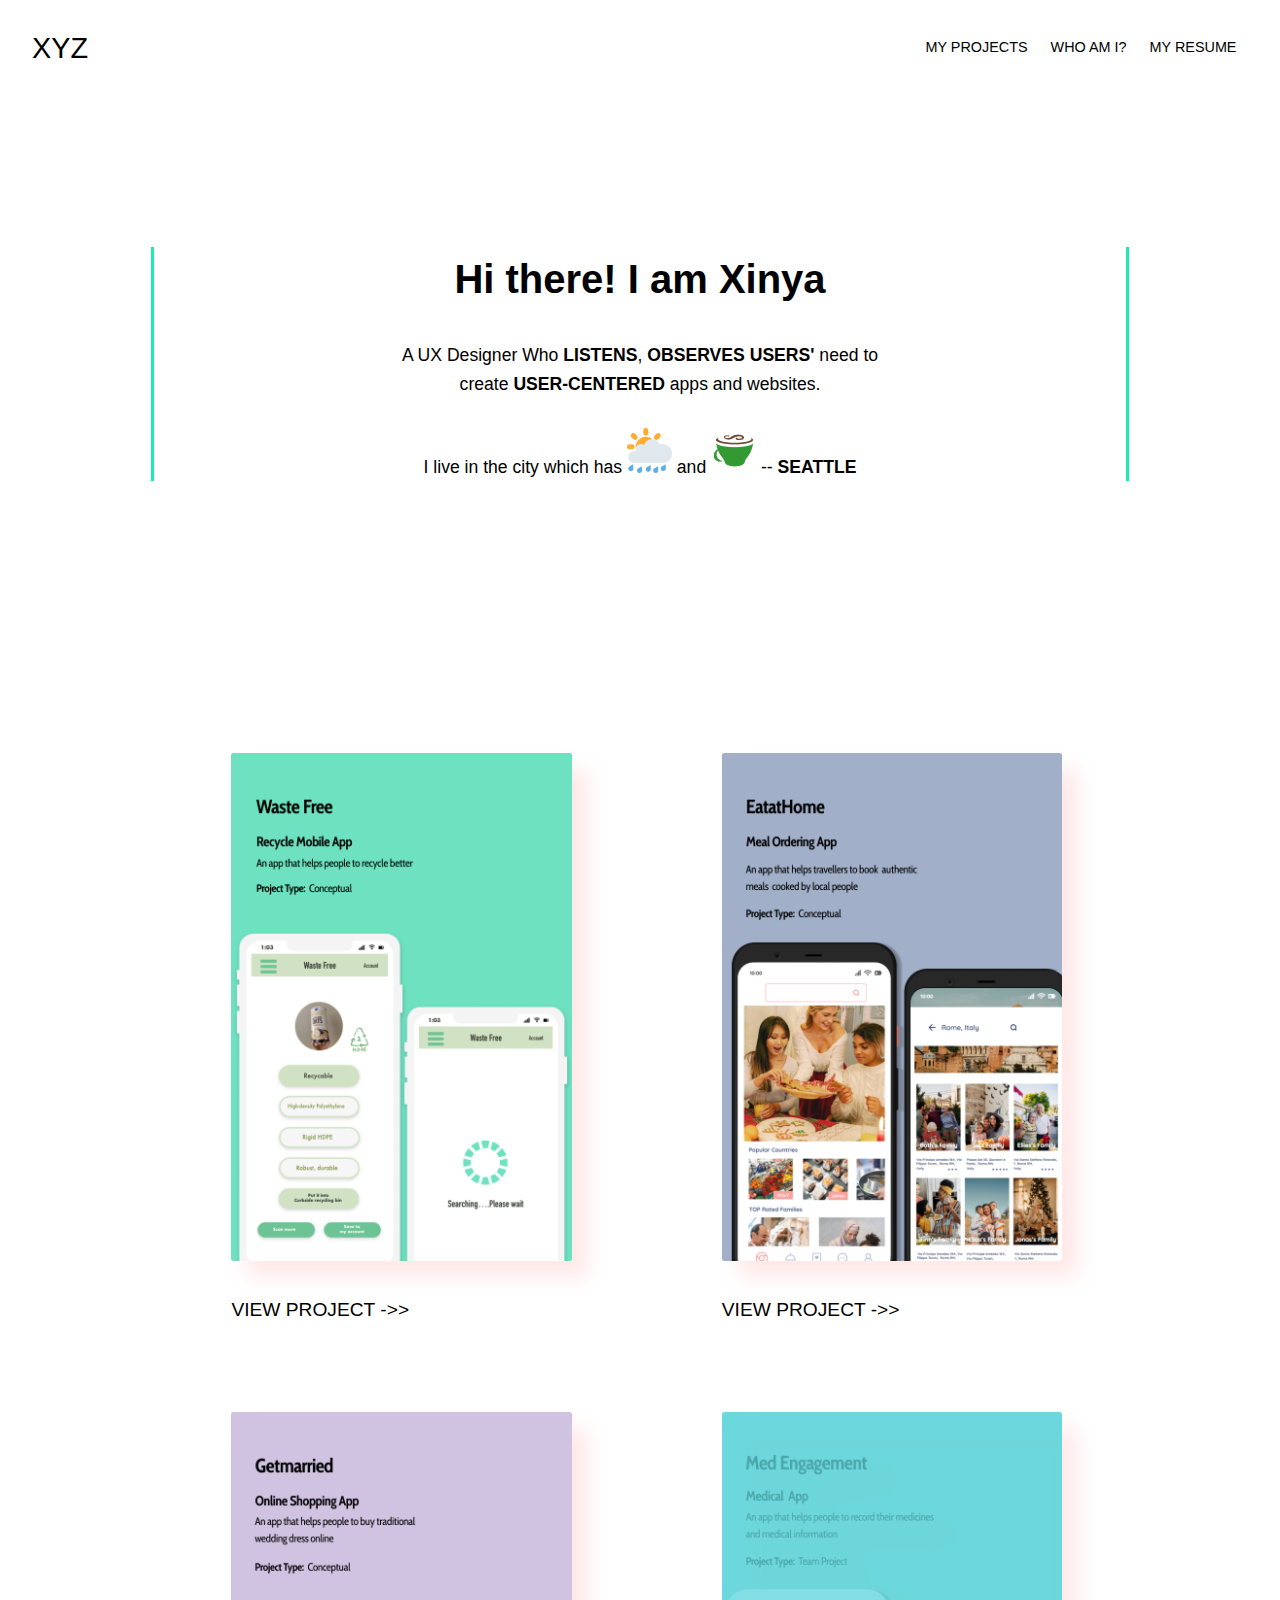
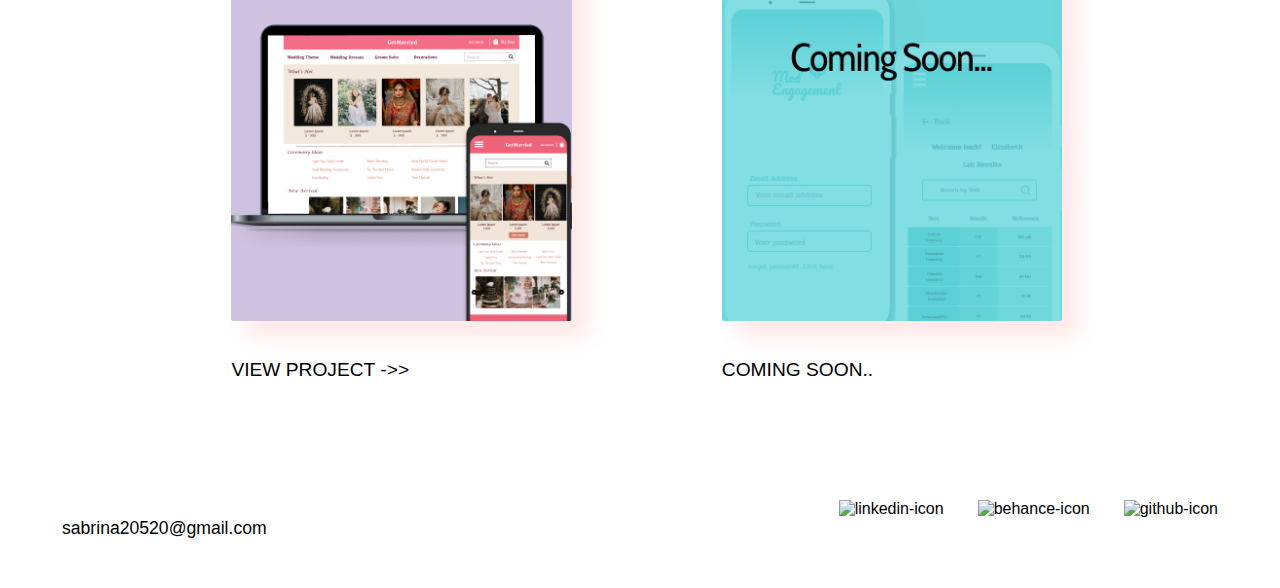
==== commit ed092de3: "Jan14first" ====
--- a/index.html
+++ b/index.html
@@ -8,40 +8,34 @@
     <title>Homepage</title>
 </head>
 <body>
-    <div class="header">
-        <div class="logo">
-            <a href="practice.html">XYZ</a>
-        </div>
-        <div class="main-header">
-            <a href="practice.html">My Projects</a>
-            <a href="about.html">Who Am I?</a>
-            <a href="https://docs.google.com/document/d/1zWahyIBO9JA_D4BKlgfIiZfJDkA0WR0FdhoaKKi-N2w/edit?usp=sharing">My Resume</a>
-        </div>
+    <div class="logo">
+        <a href="index.html">XYZ</a>
+        <nav>
+            <svg class="close" viewBox="0 0 45 45" fill="none" xmlns="http://www.w3.org/2000/svg">
+                <path d="M22.5 41.2502C20.037 41.2527 17.5977 40.7694 15.3218 39.828C13.0458 38.8865 10.9778 37.5055 9.23626 35.7639C7.49467 34.0224 6.11365 31.9544 5.17224 29.6784C4.23084 27.4025 3.74754 24.9632 3.75001 22.5002V22.1252C3.82502 18.4491 4.97869 14.8761 7.06761 11.8502C9.15653 8.82438 12.0886 6.47912 15.4994 5.10592C18.9102 3.73273 22.6494 3.39214 26.2522 4.12651C29.855 4.86087 33.1625 6.63779 35.7638 9.23644C38.3882 11.8587 40.1757 15.2006 40.9001 18.8392C41.6245 22.4778 41.2532 26.2495 39.8331 29.677C38.4131 33.1045 36.0082 36.0336 32.9227 38.0937C29.8373 40.1539 26.21 41.2524 22.5 41.2502V41.2502ZM22.5 25.1439L27.3563 30.0002L30 27.3564L25.1438 22.5002L30 17.6439L27.3563 15.0002L22.5 19.8564L17.6438 15.0002L15 17.6439L19.8563 22.5002L15 27.3564L17.6438 30.0002L22.5 25.1458V25.1439Z" fill="#222222"/>
+            </svg>  
+            <ul>
+                <li><a href="index.html">My Projects</a></li>
+                <li><a href="about.html">Who Am I?</a></li>
+                <li><a href="https://docs.google.com/document/d/1zWahyIBO9JA_D4BKlgfIiZfJDkA0WR0FdhoaKKi-N2w/edit?usp=sharing">My Resume</a></li>
+            </ul>
+        </nav>
+        <svg  class="menu" fill="none" xmlns="http://www.w3.org/2000/svg">
+            <rect x="26" width="22" height="7" fill="#6EE2C0"/>
+            <rect y="13" width="48" height="7" fill="#6EE2C0"/>
+            <rect y="26" width="23" height="7" fill="#6EE2C0"/>
+            <defs>
+            <clipPath id="clip0_326_95">
+            <rect width="48" height="32" fill="white"/>
+            </clipPath>
+            </defs>
+        </svg>
     </div>
-    <!-- <div class="nav">
-        <svg width="172" height="15" viewBox="0 0 172 24" fill="none" xmlns="http://www.w3.org/2000/svg">
-            <rect width="172" height="24" rx="10" fill="#1CE9B8"/>
-        </svg>
-        <svg width="242" height="15" viewBox="0 0 242 24" fill="none" xmlns="http://www.w3.org/2000/svg">
-            <rect width="242" height="24" rx="10" fill="#1CE9B8"/>
-        </svg>
-        <svg width="318" height="15" viewBox="0 0 318 24" fill="none" xmlns="http://www.w3.org/2000/svg">
-            <rect width="318" height="24" rx="10" fill="#1CE9B8"/>
-        </svg>
-        <svg width="172" height="15" viewBox="0 0 172 24" fill="none" xmlns="http://www.w3.org/2000/svg">
-            <rect width="172" height="24" rx="10" fill="#1CE9B8"/>
-        </svg>
-        <svg width="242" height="15" viewBox="0 0 242 24" fill="none" xmlns="http://www.w3.org/2000/svg">
-            <rect width="242" height="24" rx="10" fill="#1CE9B8"/>
-        </svg>
-        <svg width="318" height="15" viewBox="0 0 318 24" fill="none" xmlns="http://www.w3.org/2000/svg">
-            <rect width="318" height="24" rx="10" fill="#1CE9B8"/>
-        </svg>
-    </div> -->
+    </div>
     <div class="intro">
         <h1>Hi there! I am Xinya</h1>
-        <p>A UX designer Who <span>LISTENS</span>, <span>OBSERVES</span> <span>USERS'</span> need to create <span>USER-CENTERED</span> apps and websites.</p>
-        <p style="text-align: center;">I live in the city which has Rain <img src="images/rain.png" alt="rain"> and Coffee <img src="images/coffee.png" alt="coffee">  -- <span style="font-weight: 900;">SEATTLE</span></p>
+        <p>A UX Designer Who <span>LISTENS</span>, <span>OBSERVES</span> <span>USERS'</span> need to create <span>USER-CENTERED</span> apps and websites.</p>
+        <p style="text-align: center;">I live in the city which has <img src="images/rain.png" alt="rain"> and <img src="images/coffee.png" alt="coffee">  -- <span style="font-weight: 900;">SEATTLE</span></p>
     </div>
     <div class="projects">
         <div class="project">
@@ -70,6 +64,18 @@
             <a href="https://www.behance.net/xinyazhao"><img src="images/behance_icon.png" alt="behance-icon"></a>
             <a href="https://github.com/sabrina0331"><img src="images/github_icon.png" alt="github-icon"></a>
         </div>
-   </div>
+    </div>
+    <script>
+        const menu = document.querySelector('.menu')
+        const close = document.querySelector('.close')
+        const nav = document.querySelector('nav')
+        
+        menu.addEventListener('click', () => {
+            nav.classList.add('open-nav')
+        })
+        close.addEventListener('click', () => {
+            nav.classList.remove('open-nav')
+        })
+    </script>
 </body>
 </html>--- a/css/homepage.css
+++ b/css/homepage.css
@@ -1,48 +1,87 @@
-.header { 
-    display: flex;
-    padding-top: 40px;
-    padding-left: 60px;
-    padding-right: 60px;
-    justify-content: space-between;
-}
-.logo {
-    position: relative;
-    float: left;
-}
-.logo a{
+body {
+    overflow-x: hidden; /* Hide horizontal scrollbar */
+    padding: 1.5em;
+}
+  /* header */
+a {
     text-decoration: none;
     color: black;
-    font-size: 2rem;
-    font-family: Lato, sans-serif;
-}
-.main-header {
-    position: relative;
+    font-family: Lato, sans-serif;
+}
+.logo {
+    display: flex;
+    justify-content: space-between;
+}
+nav{
+    position: fixed; 
+    right:0;
+    top: 0;
+    background: #1CE9B8;
+    height: 100vh;
+    width: 50%;
+    z-index: 999;
+    text-transform: uppercase;
+    transform: translateX(100%);
+    transition: transform .5s ease-in-out;
+}
+nav ul { 
+    list-style-type: none;
+    padding: 0;
+    margin-top: 8em;
+    font-size: .8em;
+}
+nav a {
+    padding: 1em 2em;
+    display: block;
+}
+nav a:hover {
+    background-color: rgb(28, 27, 27);
+    color: rgb(242, 240, 240);
+}
+.close{
     float: right;
-}
-.main-header a {
-    margin-left: 40px;
-    text-decoration: none;
-    color: black;
-    font-size: 1.2rem;
-    font-family: Lato, sans-serif;
-    letter-spacing: 1px;
-    text-transform: uppercase;
-}
-.main-header a:hover{
-    text-decoration: underline  10px #1CE9B8;
-}
-/* .nav {
-   display: 
-} */
-@media screen and (max-width: 1200px){
-    .main-header{
-        display: none;
-    }
-}
-
+    padding: 1.5em;
+    width: 2.5em;
+}
+.logo a{
+    font-size: 1.8em;
+}
+.logo svg{
+    width: 3em;
+    margin-top: .1em;
+    cursor: pointer;
+}
+.projects{
+    display: block;
+    margin-top: 100px;
+}
+.project {
+    display: inline-block;
+    width: 80%;
+}
+.project img{
+    display: block;
+    padding: 2%;
+    width: 80%;
+    margin-top: 5%;
+    margin-left: 20%;
+    margin-right: 20%;
+    filter:drop-shadow(16px 16px 10px rgb(255, 232, 232));
+}
+.project p{
+    font-family: Lato, sans-serif;
+    font-size: 1.2em;
+    margin-left: 23%;
+    margin-top: 2%;
+    width: 90%;
+    padding-left: auto;
+    padding-right: auto;
+}
+
+  /* main-content */
 .intro {
     text-align: center;
-    margin-top: 300px;
+    margin-top: 15%;
     font-family: Lato, sans-serif;
     border-left: 3px solid #1CE9B8;
     border-right: 3px solid #1CE9B8;
@@ -53,15 +92,15 @@
 .intro h1{
     width: 60%;
     margin: auto;
-    line-height: 1.6;
-    margin-top: 40px;
-    font-size: 4rem;
-    font-family: Lato, sans-serif;
-}
+    line-height: 1.6; 
+    font-size: 2.5em;
+    font-family: Lato, sans-serif;
+}
+
 .intro p{
-    width: 80%;
+    width: 50%;
     margin: auto;
-    font-size: 2rem;
+    font-size: 1.1em;
     font-family: Lato, sans-serif;
     line-height: 1.6;
     margin-top: 30px;
@@ -69,60 +108,97 @@
 .intro span{
     font-weight: 900;
 }
-.projects{
-    width: 100%;
-    display: block;
-    /* border: 1px solid red; */
+
+
+/* footer */
+.footer {
+    display: flex;
+    justify-content: space-between;
+    margin-top: 100px;
+    
+}
+.footer img{
+    width: 25px;
+    height: 25px;
+    margin-right: 30px;
+    margin-bottom: -30px;
+}
+.gmail p{
+    margin-left: 30px;
+    font-family: Lato, sans-serif;
+    font-size: 1.1em;
+}
+
+.open-nav {
+    transform: translateX(0);
+}
+@media screen and (min-width: 900px){
+
+    .menu {
+        display: none;
+    }
+    nav {
+        transform: translateX(0);
+        position: unset;
+        display: block;
+        width: auto;
+        height: auto;
+        background: none;
+    }
+    svg.close {
+        display: none;
+    }
+    nav ul {
+        display: flex;
+        margin: 0;
+        font-size: .5rem;
+    }
+    nav a {
+        padding: .5em  .8em;
+    }
+    nav a:hover {
+        background: none;
+        color: black;
+        text-decoration: underline 5px solid #1CE9B8;
+    }
+    .projects{
+    display: block;
     margin-top: 200px;
-}
-.project {
-    display: inline-block;
-}
-/* .project:nth-of-type(3){
-    flex: 2 200px;
-} */
-.project a{
-    text-decoration: none;
-    color: black;
-}
-.project img{
-    display: inline-block;
-    padding: 22%;
-    width: 90%;
-    padding-left: auto;
-    padding-right: auto;
-    filter:drop-shadow(16px 16px 10px rgb(255, 232, 232));
-}
-.project p{
-    font-family: Lato, sans-serif;
-    font-size: 1.6rem;
-    margin-left: 23%;
-    margin-top: -18%;
-    width: 90%;
-    padding-left: auto;
-    padding-right: auto;
-}
-.project p:hover {
-    color: white;
-    background-color: black;
-    cursor: pointer;
-    width: 40%;
-}
-
-.footer {
-    margin-top: 300px;
-}
-.footer img{
-    float: right;
-    width: 40px;
-    height: 40px;
-    margin-right: 50px;
-    margin-bottom: 40px;
-}
-.gmail p{
-    margin-bottom: -40px;
-    margin-left: 20px;
-    font-family: Lato, sans-serif;
-    font-size: 1.6rem;
-}
-
+    }
+    .project {
+        display: inline-block;
+        margin-top: 1.5%;
+        width: 40%;
+    }
+    .project a{
+        text-decoration: none;
+        color: black;
+    }
+    .project img{
+        display: inline-block;
+        padding: 6%;
+        width: 70%;
+        margin-left: 35%;
+        margin-right: 35%;
+        filter:drop-shadow(16px 16px 10px rgb(255, 232, 232));
+    }
+    .project p{
+        font-family: Lato, sans-serif;
+        font-size: 1.2em;
+        margin-left: 41%;
+        margin-top: 1%;
+        width: 90%;
+        padding-left: auto;
+        padding-right: auto;
+        text-decoration: none;
+        color:black;
+    }
+    .project p:hover {
+        color: white;
+        background-color: black;
+        cursor: pointer;
+        width: 40%;
+    }
+
+    
+}
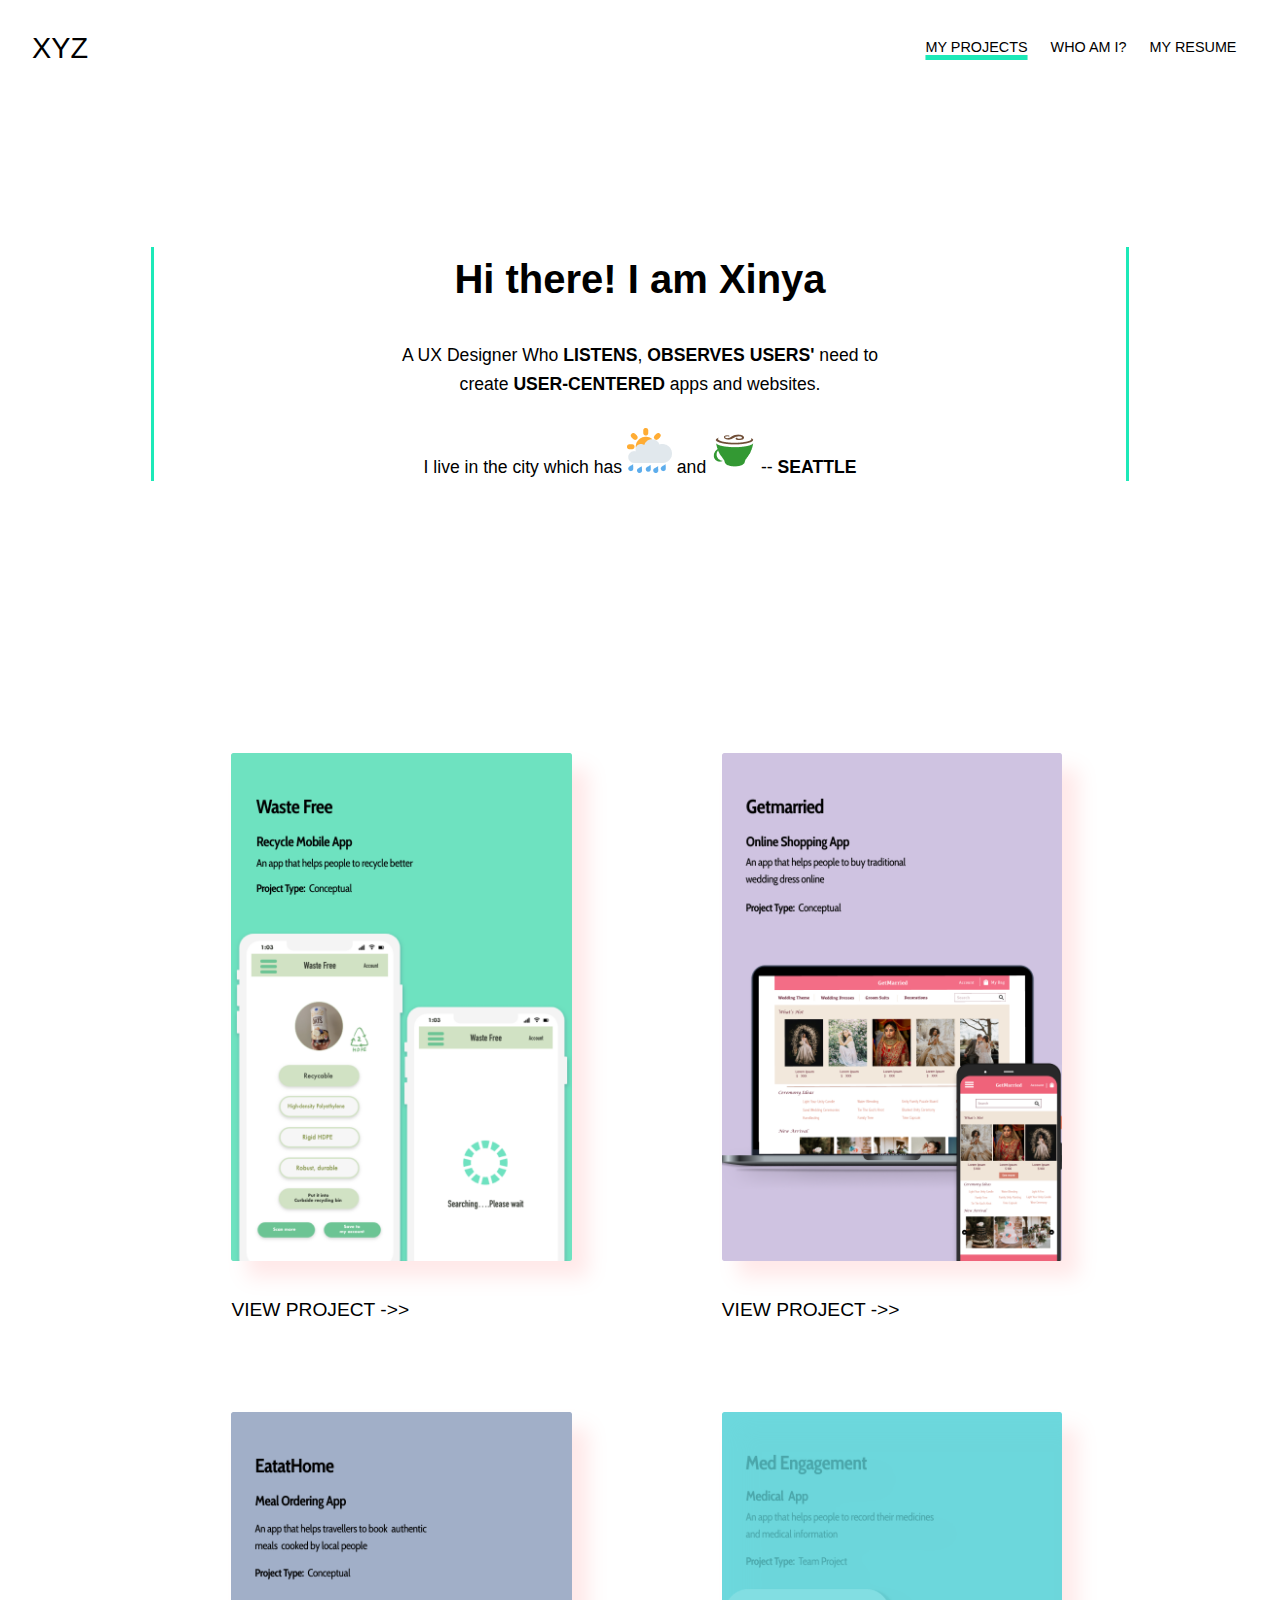
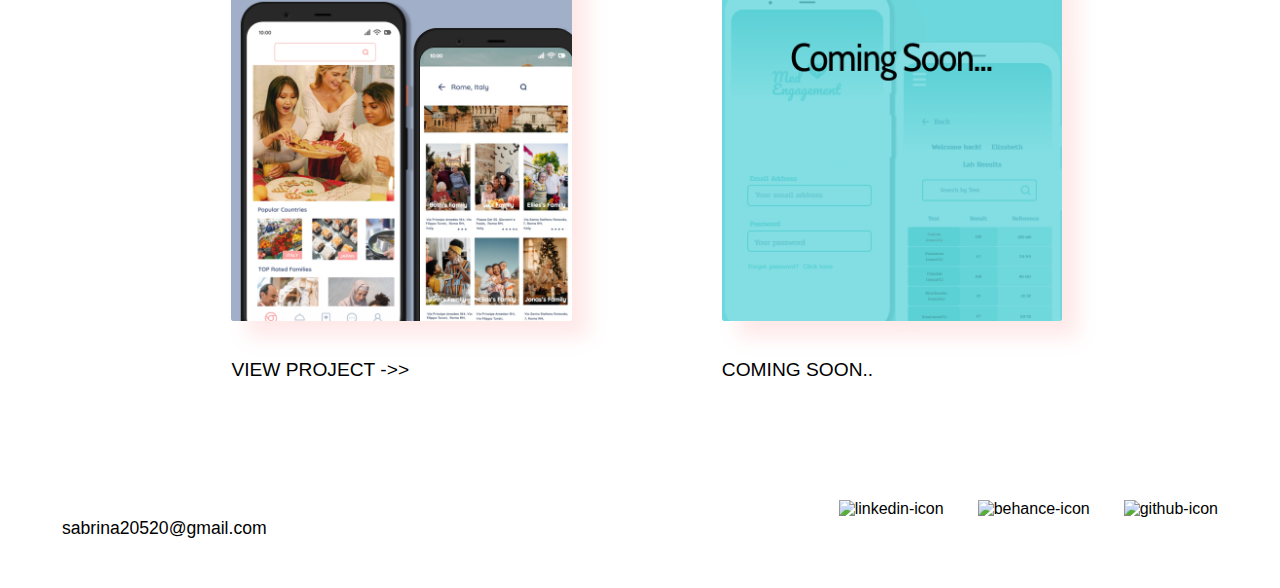
==== commit 55bf6339: "Jan14fourth" ====
--- a/index.html
+++ b/index.html
@@ -15,7 +15,7 @@
                 <path d="M22.5 41.2502C20.037 41.2527 17.5977 40.7694 15.3218 39.828C13.0458 38.8865 10.9778 37.5055 9.23626 35.7639C7.49467 34.0224 6.11365 31.9544 5.17224 29.6784C4.23084 27.4025 3.74754 24.9632 3.75001 22.5002V22.1252C3.82502 18.4491 4.97869 14.8761 7.06761 11.8502C9.15653 8.82438 12.0886 6.47912 15.4994 5.10592C18.9102 3.73273 22.6494 3.39214 26.2522 4.12651C29.855 4.86087 33.1625 6.63779 35.7638 9.23644C38.3882 11.8587 40.1757 15.2006 40.9001 18.8392C41.6245 22.4778 41.2532 26.2495 39.8331 29.677C38.4131 33.1045 36.0082 36.0336 32.9227 38.0937C29.8373 40.1539 26.21 41.2524 22.5 41.2502V41.2502ZM22.5 25.1439L27.3563 30.0002L30 27.3564L25.1438 22.5002L30 17.6439L27.3563 15.0002L22.5 19.8564L17.6438 15.0002L15 17.6439L19.8563 22.5002L15 27.3564L17.6438 30.0002L22.5 25.1458V25.1439Z" fill="#222222"/>
             </svg>  
             <ul>
-                <li><a href="index.html">My Projects</a></li>
+                <li><a class="active" href="index.html">My Projects</a></li>
                 <li><a href="about.html">Who Am I?</a></li>
                 <li><a href="https://docs.google.com/document/d/1zWahyIBO9JA_D4BKlgfIiZfJDkA0WR0FdhoaKKi-N2w/edit?usp=sharing">My Resume</a></li>
             </ul>
@@ -31,7 +31,6 @@
             </defs>
         </svg>
     </div>
-    </div>
     <div class="intro">
         <h1>Hi there! I am Xinya</h1>
         <p>A UX Designer Who <span>LISTENS</span>, <span>OBSERVES</span> <span>USERS'</span> need to create <span>USER-CENTERED</span> apps and websites.</p>
@@ -43,12 +42,12 @@
             <a href="wastefree.html"><p>VIEW PROJECT ->></p></a>
         </div>
         <div class="project">
+            <a href="getmarried.html"><img src="images/project3.png" alt="project3-sample"></a>
+            <a href="getmarried.html"><p>VIEW PROJECT ->></p></a>
+        </div>
+        <div class="project">
             <a href="Eatathome.html"><img src="images/project2.png" alt="project2-sample"></a>
             <a href="Eatathome.html"><p>VIEW PROJECT ->></p></a>
-        </div>
-        <div class="project">
-            <a href="getmarried.html"><img src="images/project3.png" alt="project3-sample"></a>
-            <a href="getmarried.html"><p>VIEW PROJECT ->></p></a>
         </div>
         <div class="project">
             <img src="images/project4.png" alt="project4-sample">
--- a/css/homepage.css
+++ b/css/homepage.css
@@ -11,6 +11,17 @@
 .logo {
     display: flex;
     justify-content: space-between;
+}
+.logo a{
+    font-size: 1.8em;
+}
+.logo svg{
+    width: 3em;
+    margin-top: .1em;
+    cursor: pointer;
+}
+.logo a.active {
+    text-decoration: underline 5px solid #1CE9B8;
 }
 nav{
     position: fixed; 
@@ -43,14 +54,7 @@
     padding: 1.5em;
     width: 2.5em;
 }
-.logo a{
-    font-size: 1.8em;
-}
-.logo svg{
-    width: 3em;
-    margin-top: .1em;
-    cursor: pointer;
-}
+
 .projects{
     display: block;
     margin-top: 100px;
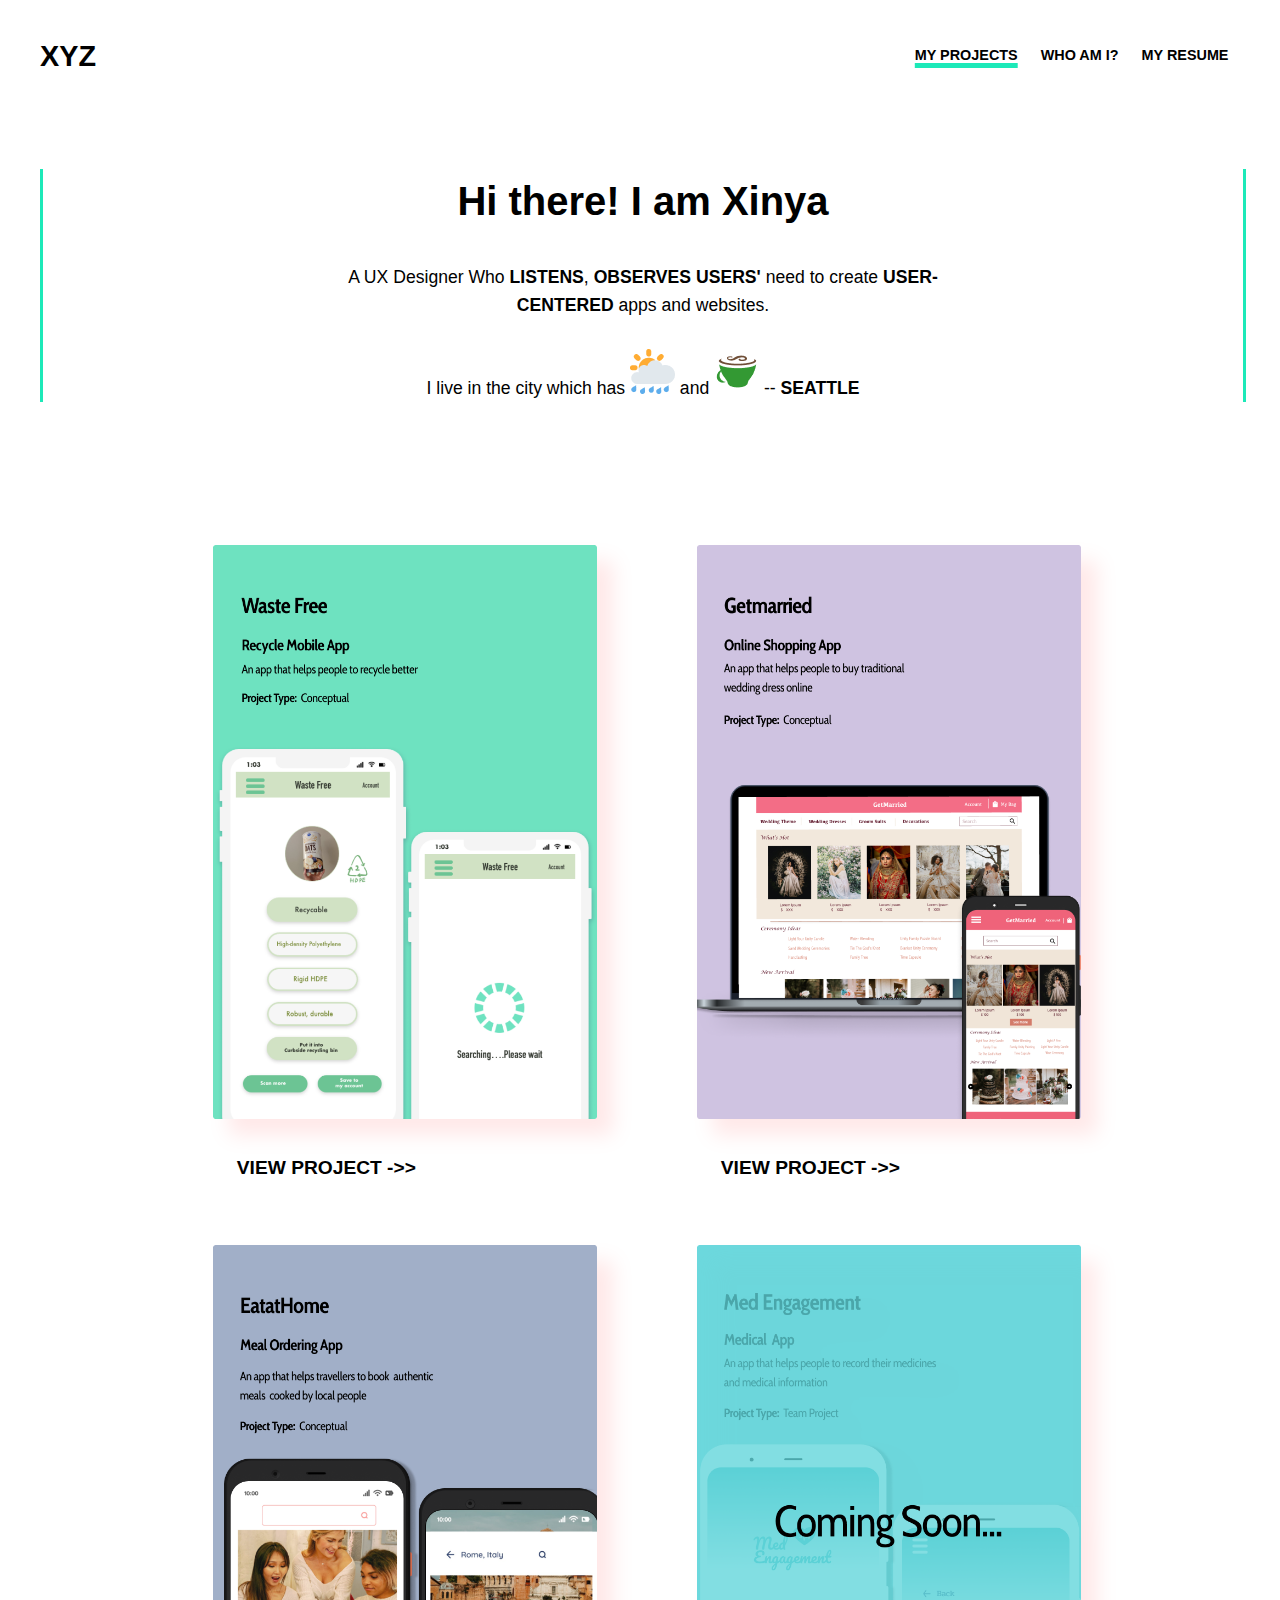
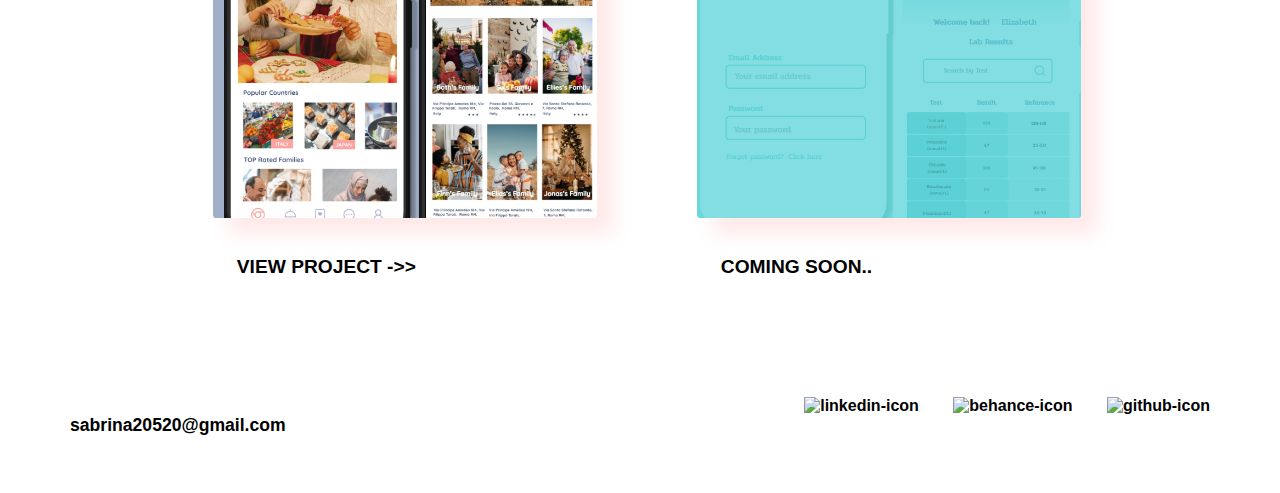
==== commit 3a55f33e: "feb11third" ====
--- a/index.html
+++ b/index.html
@@ -5,7 +5,17 @@
     <meta name="viewport" content="width=device-width, initial-scale=1.0">
     <meta http-equiv="X-UA-Compatible" content="ie=edge">
     <link rel="stylesheet" href="css/homepage.css">
+    <link rel="stylesheet" href="https://use.typekit.net/jmx1rwp.css">
     <title>Homepage</title>
+    <!-- Global site tag (gtag.js) - Google Analytics -->
+    <script async src="https://www.googletagmanager.com/gtag/js?id=G-2LYGJ69J76"></script>
+    <script>
+        window.dataLayer = window.dataLayer || [];
+        function gtag(){dataLayer.push(arguments);}
+        gtag('js', new Date());
+
+        gtag('config', 'G-2LYGJ69J76');
+    </script>
 </head>
 <body>
     <div class="logo">
--- a/css/homepage.css
+++ b/css/homepage.css
@@ -1,12 +1,14 @@
 body {
     overflow-x: hidden; /* Hide horizontal scrollbar */
-    padding: 1.5em;
+    padding: 2em;
 }
   /* header */
 a {
     text-decoration: none;
     color: black;
-    font-family: Lato, sans-serif;
+    font-family: acumin-pro-condensed,sans-serif;
+    font-weight: 700;
+    font-style: normal;
 }
 .logo {
     display: flex;
@@ -14,6 +16,9 @@
 }
 .logo a{
     font-size: 1.8em;
+    font-family: acumin-pro-condensed,sans-serif;
+    font-weight: 700;
+    font-style: normal;
 }
 .logo svg{
     width: 3em;
@@ -57,7 +62,7 @@
 
 .projects{
     display: block;
-    margin-top: 100px;
+    margin-top: 3%;
 }
 .project {
     display: inline-block;
@@ -66,30 +71,35 @@
 .project img{
     display: block;
     padding: 2%;
-    width: 80%;
-    margin-top: 5%;
-    margin-left: 20%;
-    margin-right: 20%;
+    width: 100%;
+    /* margin-top: 5%; */
+    margin-left: 15%;
+    margin-right: 15%;
     filter:drop-shadow(16px 16px 10px rgb(255, 232, 232));
 }
 .project p{
-    font-family: Lato, sans-serif;
-    font-size: 1.2em;
+   font-family: acumin-pro-condensed,sans-serif;
+    font-weight: 600;
+    font-style: normal;
+    font-size: 0.5em;
     margin-left: 23%;
     margin-top: 2%;
-    width: 90%;
+    /* width: 80%; */
     padding-left: auto;
     padding-right: auto;
 }
+
 
   /* main-content */
 .intro {
     text-align: center;
-    margin-top: 15%;
-    font-family: Lato, sans-serif;
+    margin-top: 8%;
+    font-family: acumin-pro,sans-serif;
+    font-weight: 400;
+    font-style: normal;
     border-left: 3px solid #1CE9B8;
     border-right: 3px solid #1CE9B8;
-    width: 80%;
+    width: 100%;
     margin-left: auto;
     margin-right: auto;
 }
@@ -98,14 +108,18 @@
     margin: auto;
     line-height: 1.6; 
     font-size: 2.5em;
-    font-family: Lato, sans-serif;
+    /* font-family: acumin-pro-condensed,sans-serif;
+    font-weight: 700;
+    font-style: normal; */
 }
 
 .intro p{
     width: 50%;
     margin: auto;
     font-size: 1.1em;
-    font-family: Lato, sans-serif;
+    font-family: acumin-pro,sans-serif;
+    font-weight: 400;
+    font-style: normal;
     line-height: 1.6;
     margin-top: 30px;
 }
@@ -116,6 +130,9 @@
 
 /* footer */
 .footer {
+    font-family: acumin-pro-condensed,sans-serif;
+    font-weight: 700;
+    font-style: normal;
     display: flex;
     justify-content: space-between;
     margin-top: 100px;
@@ -129,7 +146,6 @@
 }
 .gmail p{
     margin-left: 30px;
-    font-family: Lato, sans-serif;
     font-size: 1.1em;
 }
 
@@ -167,7 +183,7 @@
     }
     .projects{
     display: block;
-    margin-top: 200px;
+    margin-top: 8%;
     }
     .project {
         display: inline-block;
@@ -181,13 +197,15 @@
     .project img{
         display: inline-block;
         padding: 6%;
-        width: 70%;
-        margin-left: 35%;
-        margin-right: 35%;
+        width: 80%;
+        margin-left: 30%;
+        margin-right: 30%;
         filter:drop-shadow(16px 16px 10px rgb(255, 232, 232));
     }
     .project p{
-        font-family: Lato, sans-serif;
+        font-family: acumin-pro-condensed,sans-serif;
+        font-weight: 700;
+        font-style: normal; 
         font-size: 1.2em;
         margin-left: 41%;
         margin-top: 1%;
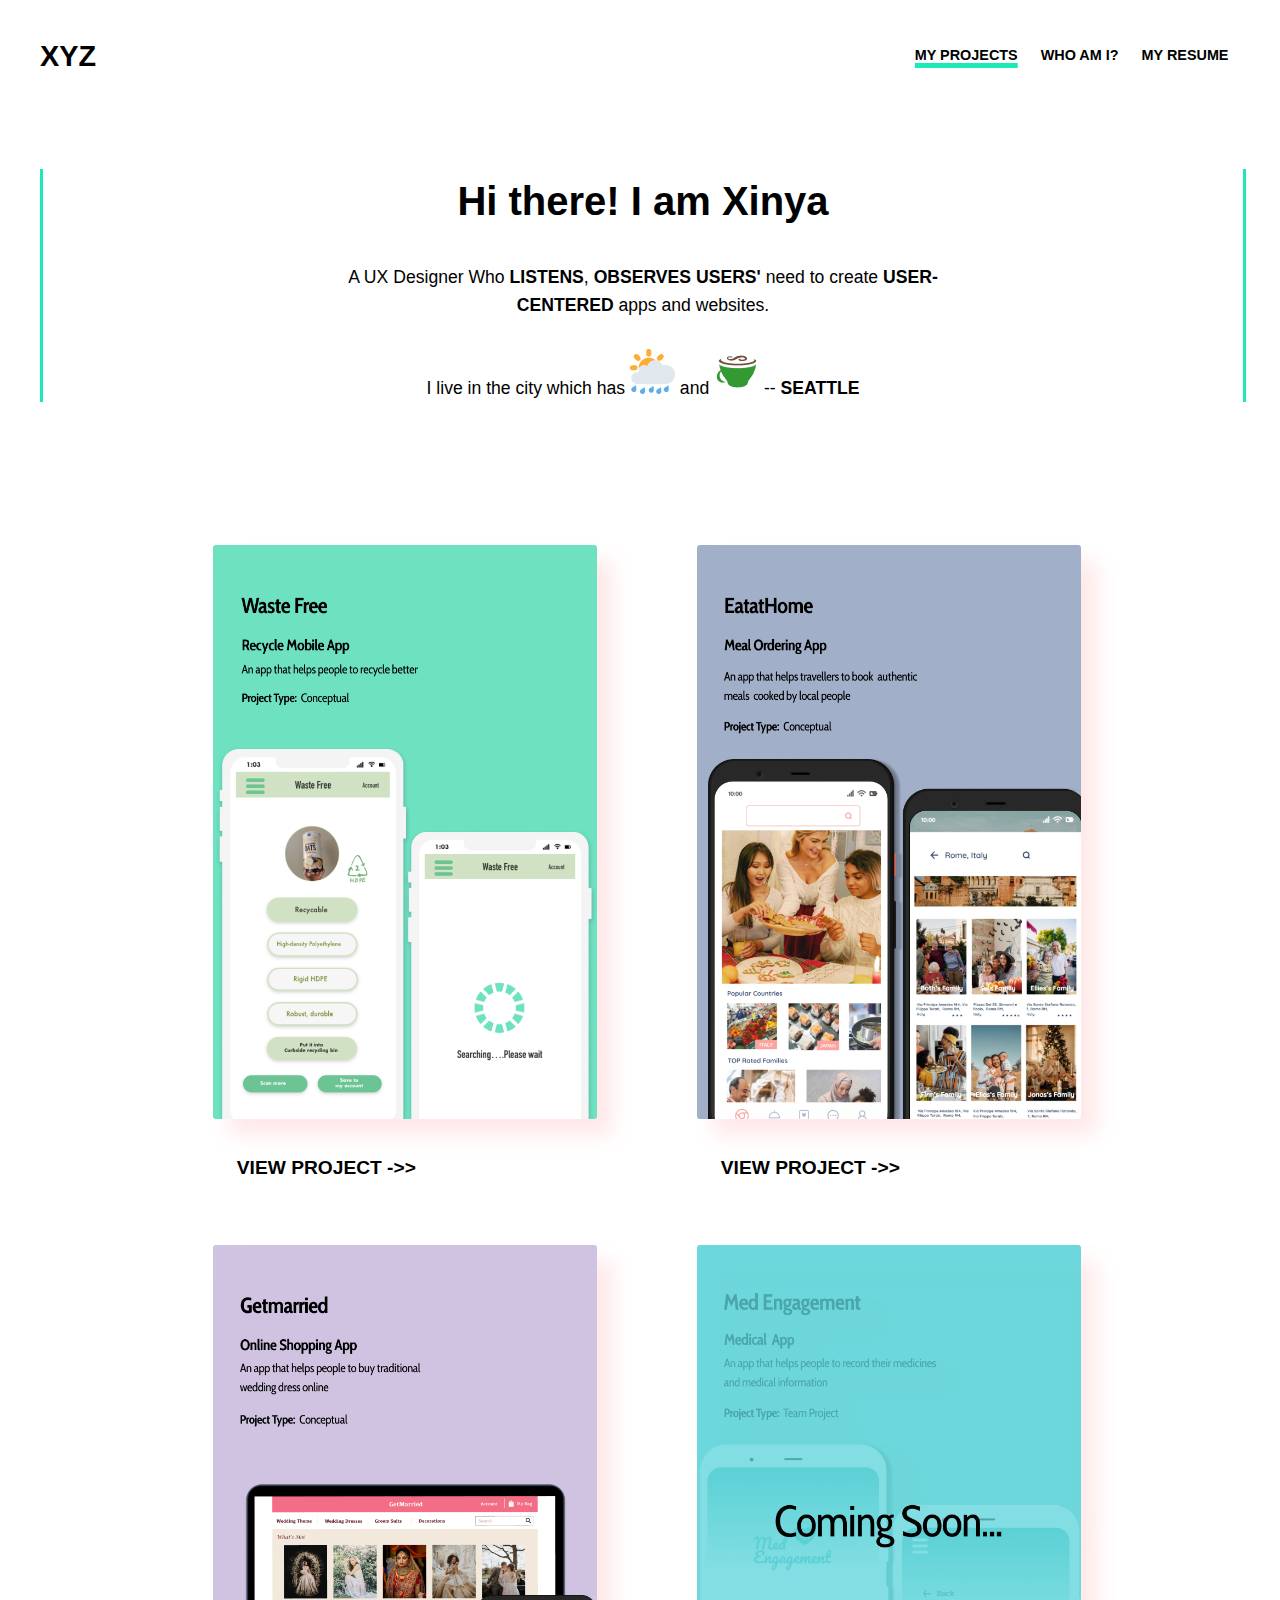
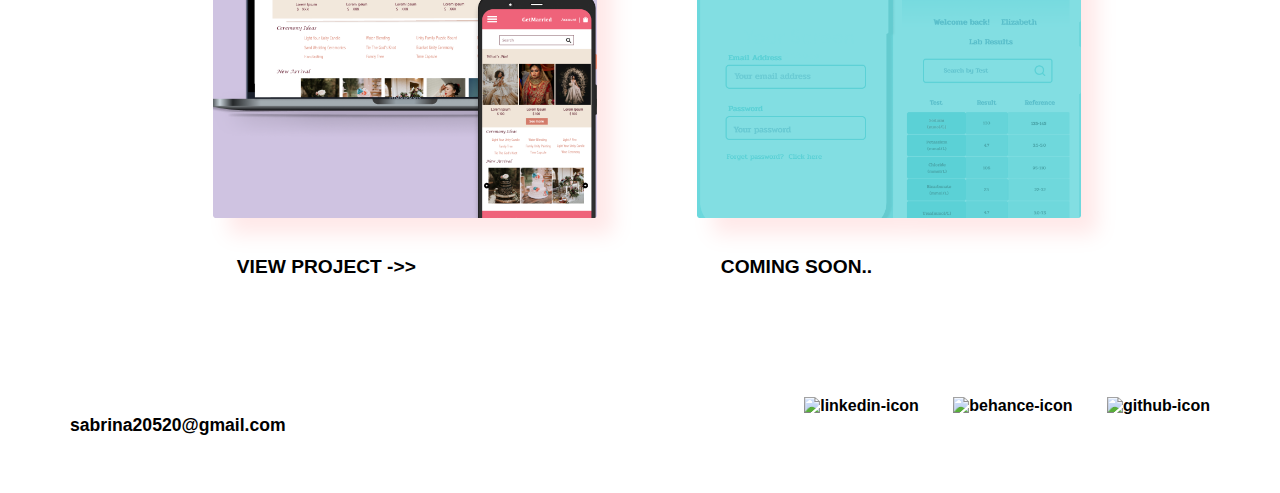
==== commit 07599e75: "feb14first" ====
--- a/index.html
+++ b/index.html
@@ -52,12 +52,12 @@
             <a href="wastefree.html"><p>VIEW PROJECT ->></p></a>
         </div>
         <div class="project">
+            <a href="Eatathome.html"><img src="images/project2.png" alt="project2-sample"></a>
+            <a href="Eatathome.html"><p>VIEW PROJECT ->></p></a>
+        </div>
+        <div class="project">
             <a href="getmarried.html"><img src="images/project3.png" alt="project3-sample"></a>
             <a href="getmarried.html"><p>VIEW PROJECT ->></p></a>
-        </div>
-        <div class="project">
-            <a href="Eatathome.html"><img src="images/project2.png" alt="project2-sample"></a>
-            <a href="Eatathome.html"><p>VIEW PROJECT ->></p></a>
         </div>
         <div class="project">
             <img src="images/project4.png" alt="project4-sample">
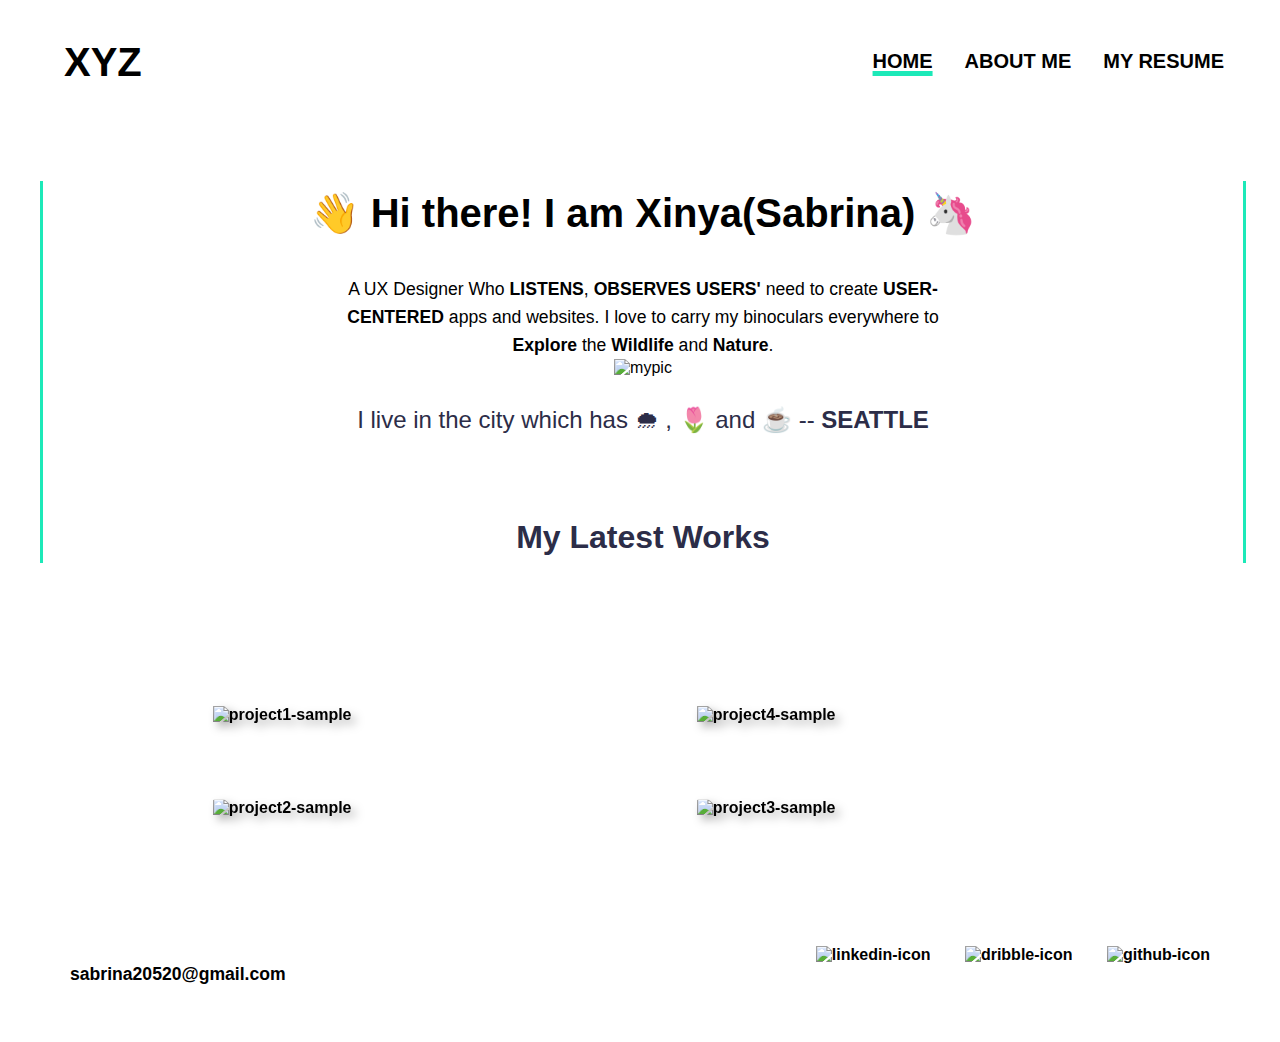
==== commit 5ea052fc: "mar27/first" ====
--- a/index.html
+++ b/index.html
@@ -19,14 +19,14 @@
 </head>
 <body>
     <div class="logo">
-        <a href="index.html">XYZ</a>
+        <a style="margin-left: 2%;" href="index.html">XYZ</a>
         <nav>
             <svg class="close" viewBox="0 0 45 45" fill="none" xmlns="http://www.w3.org/2000/svg">
                 <path d="M22.5 41.2502C20.037 41.2527 17.5977 40.7694 15.3218 39.828C13.0458 38.8865 10.9778 37.5055 9.23626 35.7639C7.49467 34.0224 6.11365 31.9544 5.17224 29.6784C4.23084 27.4025 3.74754 24.9632 3.75001 22.5002V22.1252C3.82502 18.4491 4.97869 14.8761 7.06761 11.8502C9.15653 8.82438 12.0886 6.47912 15.4994 5.10592C18.9102 3.73273 22.6494 3.39214 26.2522 4.12651C29.855 4.86087 33.1625 6.63779 35.7638 9.23644C38.3882 11.8587 40.1757 15.2006 40.9001 18.8392C41.6245 22.4778 41.2532 26.2495 39.8331 29.677C38.4131 33.1045 36.0082 36.0336 32.9227 38.0937C29.8373 40.1539 26.21 41.2524 22.5 41.2502V41.2502ZM22.5 25.1439L27.3563 30.0002L30 27.3564L25.1438 22.5002L30 17.6439L27.3563 15.0002L22.5 19.8564L17.6438 15.0002L15 17.6439L19.8563 22.5002L15 27.3564L17.6438 30.0002L22.5 25.1458V25.1439Z" fill="#222222"/>
             </svg>  
             <ul>
-                <li><a class="active" href="index.html">My Projects</a></li>
-                <li><a href="about.html">Who Am I?</a></li>
+                <li><a class="active" href="index.html">Home</a></li>
+                <li><a href="about.html">About Me</a></li>
                 <li><a href="https://docs.google.com/document/d/1zWahyIBO9JA_D4BKlgfIiZfJDkA0WR0FdhoaKKi-N2w/edit?usp=sharing">My Resume</a></li>
             </ul>
         </nav>
@@ -42,27 +42,30 @@
         </svg>
     </div>
     <div class="intro">
-        <h1>Hi there! I am Xinya</h1>
-        <p>A UX Designer Who <span>LISTENS</span>, <span>OBSERVES</span> <span>USERS'</span> need to create <span>USER-CENTERED</span> apps and websites.</p>
-        <p style="text-align: center;">I live in the city which has <img src="images/rain.png" alt="rain"> and <img src="images/coffee.png" alt="coffee">  -- <span style="font-weight: 900;">SEATTLE</span></p>
+        <h1>👋 Hi there! I am Xinya(Sabrina) 🦄</h1> 
+        <p>A UX Designer Who <span>LISTENS</span>, <span>OBSERVES</span> <span>USERS'</span> need to create <span>USER-CENTERED</span> apps and websites.  I love to carry my binoculars everywhere to <span>Explore</span> the <span>Wildlife</span> and <span>Nature</span>.</p>
+        <img src="images/mypic.png" alt="mypic">
+        <p style="text-align: center; font-size: 1.5em; margin-top:2%; color:rgb(44, 45, 72);">I live in the city which has 🌧 , 🌷 and ☕️  -- <span style="font-weight: 900;">SEATTLE</span></p> 
+        <h1 style="margin-top: 6%; font-size: 2em; color: rgb(44, 45, 72);">My Latest Works</h1>
     </div>
     <div class="projects">
         <div class="project">
-            <a href="wastefree.html"><img src="images/project1.png" alt="project1-sample"></a>
-            <a href="wastefree.html"><p>VIEW PROJECT ->></p></a>
+            <a href="wastefree.html"><img src="images/project-recycle/project11.png" alt="project1-sample"></a>
+            <!-- <a href="wastefree.html"><p>VIEW PROJECT ->></p></a> -->
         </div>
         <div class="project">
-            <a href="Eatathome.html"><img src="images/project2.png" alt="project2-sample"></a>
-            <a href="Eatathome.html"><p>VIEW PROJECT ->></p></a>
+            <a href="medapp.html"><img src="images/meapp.png" alt="project4-sample"></a>
         </div>
         <div class="project">
-            <a href="getmarried.html"><img src="images/project3.png" alt="project3-sample"></a>
-            <a href="getmarried.html"><p>VIEW PROJECT ->></p></a>
+            <a href="Eatathome.html"><img src="images/Eatathome/project22.png" alt="project2-sample"></a>
+            <!-- <a href="Eatathome.html"><p>VIEW PROJECT ->></p></a> -->
         </div>
         <div class="project">
-            <img src="images/project4.png" alt="project4-sample">
-            <p style="pointer-events: none; ">COMING SOON..</p>
+            <a href="getmarried.html"><img src="images/Weddingapp/project33.png" alt="project3-sample"></a>
+            <!-- <a href="getmarried.html"><p>VIEW PROJECT ->></p></a> -->
         </div>
+        
+       
     </div>
     <div class="footer">
         <div class="gmail">
@@ -70,7 +73,7 @@
         </div>
         <div class="social-header">
             <a href="https://www.linkedin.com/in/xinyazhao31/"><img src="images/linkedin_icon.png" alt="linkedin-icon"></a>
-            <a href="https://www.behance.net/xinyazhao"><img src="images/behance_icon.png" alt="behance-icon"></a>
+            <a href="https://dribbble.com/XY31"><img src="images/dribble.png" alt="dribble-icon"></a>
             <a href="https://github.com/sabrina0331"><img src="images/github_icon.png" alt="github-icon"></a>
         </div>
     </div>
--- a/css/homepage.css
+++ b/css/homepage.css
@@ -15,7 +15,7 @@
     justify-content: space-between;
 }
 .logo a{
-    font-size: 1.8em;
+    font-size: 2.5em;
     font-family: acumin-pro-condensed,sans-serif;
     font-weight: 700;
     font-style: normal;
@@ -70,12 +70,14 @@
 }
 .project img{
     display: block;
+    border-top-left-radius: 30px;
+    border-top-right-radius: 30px;
     padding: 2%;
     width: 100%;
     /* margin-top: 5%; */
     margin-left: 15%;
     margin-right: 15%;
-    filter:drop-shadow(16px 16px 10px rgb(255, 232, 232));
+    filter:drop-shadow(5px 5px 5px rgb(177, 177, 177));
 }
 .project p{
    font-family: acumin-pro-condensed,sans-serif;
@@ -200,7 +202,7 @@
         width: 80%;
         margin-left: 30%;
         margin-right: 30%;
-        filter:drop-shadow(16px 16px 10px rgb(255, 232, 232));
+        filter:drop-shadow(5px 5px 5px rgb(177, 177, 177));
     }
     .project p{
         font-family: acumin-pro-condensed,sans-serif;
